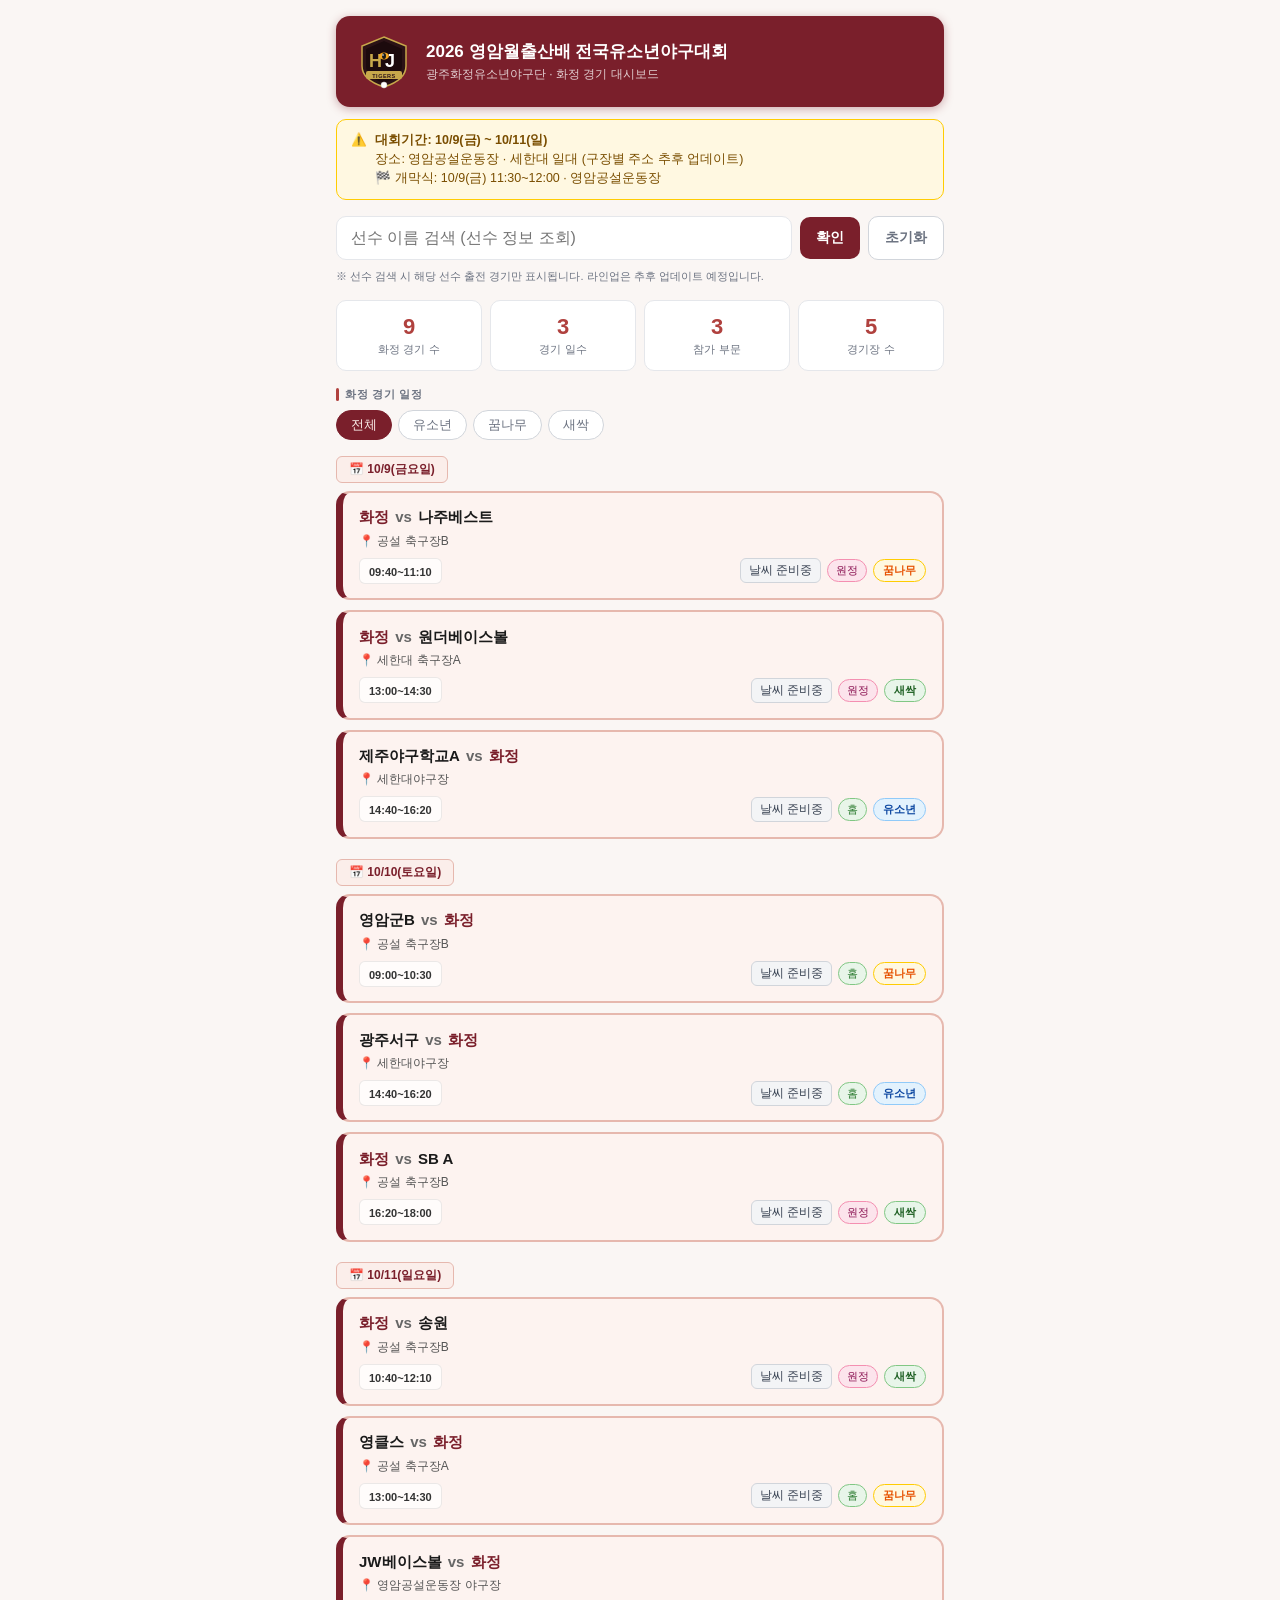
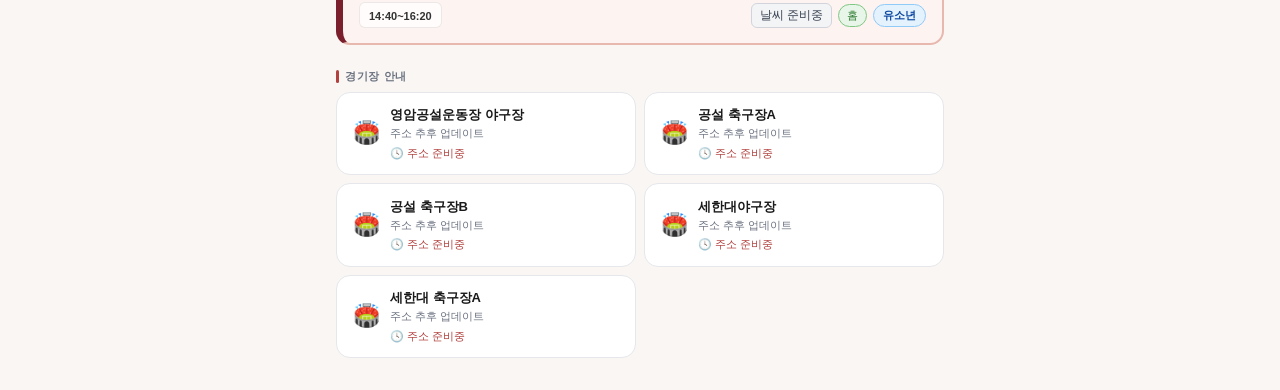
==== index.html @ cdcd6d0e "Update index.html" ====
<!DOCTYPE html>
<html lang="ko">
<head>
<meta charset="UTF-8">
<meta name="viewport" content="width=device-width, initial-scale=1.0, maximum-scale=1.0">
<title>화정유소년야구단 - 영암월출산배 대시보드</title>
<style>
  :root{
    --main:#7a1f2b;--mid:#b0413e;--light:#fbeeea;--border:#e6b8ae;--field:#2b1216;--txt:#7a1f2b;
    --bg:#fff;--bg2:#faf6f4;--tx:#1a1a1a;--t2:#6b7280;--br:#e5e7eb;--b2:#d1d5db;
    --rs:6px;--rm:10px;--rl:14px;
  }
  *{box-sizing:border-box;margin:0;padding:0;}
  body{font-family:-apple-system,BlinkMacSystemFont,'Segoe UI','Noto Sans KR',sans-serif;background:var(--bg2);color:var(--tx);min-height:100vh;}
  .wrap{max-width:640px;margin:0 auto;padding:1rem;}
  .hdr{border-radius:var(--rl);padding:1.1rem 1.25rem;margin-bottom:.75rem;display:flex;align-items:center;gap:14px;background:var(--main);box-shadow:0 2px 10px rgba(122,31,43,.35);}
  .logo-svg{width:56px;height:56px;flex-shrink:0;}
  .hdr h1{font-size:17px;font-weight:700;color:#fff;margin-bottom:3px;}
  .hdr p{font-size:12px;color:rgba(255,255,255,.78);}
  .notice{background:#fff8e1;border:1px solid #ffcc02;border-radius:var(--rm);padding:.7rem .9rem;margin-bottom:1rem;font-size:12.5px;color:#7a4e00;line-height:1.5;display:flex;gap:8px;align-items:flex-start;}
  .notice b{font-weight:700;}
  .agenda{display:flex;gap:8px;margin-bottom:1rem;flex-wrap:wrap;}
  .agenda .abadge{flex:1;min-width:150px;background:var(--light);border:1px solid var(--border);border-radius:var(--rm);padding:.6rem .8rem;font-size:12px;color:var(--txt);font-weight:600;}
  .agenda .abadge span{display:block;font-size:11px;font-weight:500;color:#9a5a52;margin-top:2px;}
  .search-bar{display:flex;gap:8px;margin-bottom:.6rem;align-items:center;}
  .search-bar input{
    flex:1;padding:12px 14px;border-radius:var(--rm);border:1.5px solid var(--br);
    font-size:16px;background:var(--bg);outline:none;transition:border-color .2s;font-family:inherit;
  }
  .search-bar input:focus{border-color:var(--main);}
  .search-bar button{padding:12px 16px;border-radius:var(--rm);border:none;font-size:14px;font-weight:600;cursor:pointer;white-space:nowrap;font-family:inherit;}
  .btn-confirm{background:var(--main);color:#fff;}
  .btn-confirm:hover{opacity:.9;}
  .btn-reset{background:var(--bg);color:var(--t2);border:1.5px solid var(--b2) !important;}
  .btn-reset:hover{background:#f3f4f6;}
  .search-note{font-size:11px;color:var(--t2);margin-bottom:1rem;}
  .stats{display:grid;grid-template-columns:repeat(4,1fr);gap:8px;margin-bottom:1rem;}
  .stat{background:var(--bg);border-radius:var(--rm);padding:.8rem .5rem;text-align:center;border:.5px solid var(--br);}
  .stat .n{font-size:22px;font-weight:700;color:var(--mid);}
  .stat .l{font-size:11px;color:var(--t2);margin-top:2px;}
  .sec{font-size:11px;font-weight:600;color:var(--t2);margin-bottom:8px;display:flex;align-items:center;gap:6px;text-transform:uppercase;letter-spacing:.06em;}
  .sec::before{content:'';width:3px;height:13px;border-radius:2px;background:var(--mid);}
  .vrow{display:grid;grid-template-columns:1fr 1fr;gap:8px;margin-bottom:1rem;}
  .vcard{background:var(--bg);border:.5px solid var(--br);border-radius:var(--rl);padding:.85rem 1rem;cursor:pointer;display:flex;align-items:center;gap:10px;transition:border-color .15s;}
  .vcard:hover{border-color:var(--mid);}
  .vc-name{font-size:13px;font-weight:600;color:var(--tx);}
  .vc-addr{font-size:11px;color:var(--t2);margin-top:2px;line-height:1.4;}
  .vc-link{font-size:11px;margin-top:4px;font-weight:500;color:var(--mid);}
  .filters{display:flex;gap:6px;margin-bottom:1rem;flex-wrap:wrap;}
  .fbtn{padding:5px 14px;border-radius:999px;font-size:13px;cursor:pointer;border:.5px solid var(--b2);background:var(--bg);color:var(--t2);font-weight:500;}
  .fbtn.on{background:var(--main);color:#fbeeea;border-color:var(--main);}
  .dlbl{font-size:12px;font-weight:600;border-radius:var(--rs);padding:4px 12px;display:inline-block;margin-bottom:8px;color:var(--txt);background:var(--light);border:.5px solid var(--border);}
  .gcards{display:flex;flex-direction:column;gap:10px;margin-bottom:1.25rem;}
  .gcard{border-radius:var(--rl);padding:.9rem 1rem;display:flex;flex-direction:column;gap:6px;cursor:pointer;transition:transform .12s, box-shadow .15s;background:#fdf3f0;border:2px solid var(--border);border-left:7px solid var(--main);}
  .gcard:hover{transform:translateY(-1px);box-shadow:0 4px 14px rgba(122,31,43,.2);}
  .gtop{display:flex;align-items:center;gap:8px;}
  .gm{font-size:15px;font-weight:700;color:var(--tx);line-height:1.3;}
  .gm .vs{font-weight:600;margin:0 2px;color:#666;}
  .gm .hj{color:var(--main);}
  .gvenue{margin:-2px 0 2px 0;}
  .gvenue .vlink{font-size:12px;color:#555;text-decoration:none;font-weight:500;display:inline-flex;align-items:center;gap:3px;}
  .gvenue .vlink:hover{text-decoration:underline;}
  .gbot{display:flex;align-items:center;gap:6px;flex-wrap:wrap;}
  .tbadge{text-align:center;border-radius:var(--rs);padding:3px 9px;flex-shrink:0;background:rgba(255,255,255,.7);border:.5px solid rgba(0,0,0,.08);}
  .tbadge span{font-size:11px;font-weight:600;white-space:nowrap;color:#333;}
  .spacer{flex:1;}
  .cb{padding:3px 9px;border-radius:999px;font-size:11px;font-weight:700;flex-shrink:0;}
  .c유소년{background:#e3f2fd;color:#0d47a1;border:.5px solid #90caf9;}
  .c꿈나무{background:#fff8e1;color:#e65100;border:.5px solid #ffcc02;}
  .c새싹{background:#e8f5e9;color:#1b5e20;border:.5px solid #81c784;}
  .sb{font-size:11px;padding:3px 8px;border-radius:999px;font-weight:500;flex-shrink:0;}
  .home{background:#e8f5e9;color:#2e7d32;border:.5px solid #81c784;}
  .away{background:#fce4ec;color:#880e4f;border:.5px solid #f48fb1;}
  .wx{display:flex;align-items:center;gap:4px;font-size:12px;font-weight:500;background:rgba(255,255,255,.75);border:.5px solid rgba(0,0,0,.08);border-radius:var(--rs);padding:3px 8px;color:#0369a1;white-space:nowrap;flex-shrink:0;}
  .wx.rain{background:#fef3c7;border-color:#fcd34d;color:#92400e;}
  .wx.cloud{background:#f3f4f6;border-color:var(--b2);color:#374151;}
  .wx.load{background:#f9fafb;border-color:var(--br);color:#9ca3af;}
  .cand-box{background:var(--bg);border:1.5px solid var(--br);border-radius:var(--rl);padding:1rem 1.1rem;margin-bottom:1rem;}
  .cand-title{font-size:13px;font-weight:600;color:var(--t2);margin-bottom:10px;}
  .cand-list{display:flex;flex-direction:column;gap:8px;}
  .cand-btn{display:flex;align-items:center;justify-content:space-between;padding:11px 14px;border-radius:var(--rm);border:1.5px solid var(--br);background:var(--bg);cursor:pointer;font-size:15px;font-weight:600;color:var(--tx);transition:all .15s;font-family:inherit;}
  .cand-btn:hover{border-color:var(--mid);background:#fdf3f0;}
  .cand-num{font-size:13px;font-weight:700;color:#7a1f2b;background:#fbeeea;padding:3px 10px;border-radius:999px;}
  .gov{display:none;position:fixed;inset:0;background:rgba(0,0,0,.55);z-index:800;align-items:flex-end;justify-content:center;}
  .gov.open{display:flex;}
  .gpop{background:var(--bg);border-radius:var(--rl) var(--rl) 0 0;width:100%;max-width:640px;max-height:92vh;overflow-y:auto;box-shadow:0 -4px 32px rgba(0,0,0,.25);animation:slideUp .25s ease;}
  @keyframes slideUp{from{transform:translateY(100%)}to{transform:translateY(0)}}
  .gph{display:flex;align-items:center;justify-content:space-between;padding:1rem 1.25rem .85rem;border-bottom:.5px solid var(--br);position:sticky;top:0;background:var(--bg);z-index:1;}
  .gph h3{font-size:14px;font-weight:700;color:var(--tx);}
  .xbtn{width:32px;height:32px;border-radius:50%;border:none;background:var(--bg2);cursor:pointer;font-size:17px;display:flex;align-items:center;justify-content:center;color:var(--t2);}
  .gpb{padding:1rem 1.25rem 1.5rem;}
  .vsbox{display:flex;align-items:center;gap:12px;padding:10px 14px;border-radius:var(--rm);margin-bottom:12px;background:var(--light);border:.5px solid var(--border);}
  .vst{flex:1;text-align:center;}
  .vn{font-size:15px;font-weight:700;color:var(--txt);}
  .vn.hw{color:#a3322f !important;}
  .vr{font-size:11px;color:var(--t2);margin-top:2px;}
  .vsep{font-size:18px;font-weight:700;color:var(--b2);}
  .meta{font-size:12px;color:var(--t2);margin-bottom:10px;display:flex;gap:8px;align-items:center;flex-wrap:wrap;}
  .mlink{text-decoration:underline;cursor:pointer;font-weight:500;color:var(--mid);}
  .field{border-radius:var(--rl);padding:1rem .5rem;box-shadow:inset 0 2px 8px rgba(0,0,0,.2);background:var(--field);}
  .ftitle{font-size:11px;text-align:center;margin-bottom:8px;color:rgba(255,255,255,.6);}
  .diamond{position:relative;width:100%;max-width:380px;height:340px;margin:0 auto;}
  .diamond svg{position:absolute;top:0;left:0;width:100%;height:100%;pointer-events:none;}
  .pnode{position:absolute;transform:translate(-50%,-50%);background:#f5f5dc;border:1.5px solid #8B6914;border-radius:var(--rs);padding:4px 8px;min-width:62px;text-align:center;cursor:pointer;transition:transform .12s;z-index:2;}
  .pnode:hover{transform:translate(-50%,-50%) scale(1.1);background:#fffde7;}
  .pnode.pitcher{background:#fff9c4;border-color:#f9a825;}
  .pnode.catcher{background:#e3f2fd;border-color:#1565c0;}
  .pnode.extra{background:#f3e5f5;border-color:#8e24aa;}
  .pname{font-size:12px;font-weight:600;color:#1a1a1a;}
  .ppos{font-size:9px;color:#666;margin-top:1px;}
  .lineup-pending{border-radius:var(--rl);padding:2.2rem 1rem;text-align:center;background:var(--bg2);border:1.5px dashed var(--b2);color:var(--t2);font-size:13px;line-height:1.6;}
  .plov,.vpov{display:none;position:fixed;inset:0;background:rgba(0,0,0,.45);z-index:1100;align-items:center;justify-content:center;padding:1rem;}
  .plov.open,.vpov.open{display:flex;}
  .plpop{background:var(--bg);border-radius:var(--rl);padding:1.25rem;width:260px;box-shadow:0 8px 40px rgba(0,0,0,.35);}
  .vppop{background:var(--bg);border-radius:var(--rl);padding:1.25rem;width:300px;box-shadow:0 8px 32px rgba(0,0,0,.25);}
  .mhd{display:flex;align-items:center;gap:12px;margin-bottom:14px;}
  .mav{width:48px;height:48px;border-radius:50%;display:flex;align-items:center;justify-content:center;font-size:20px;font-weight:700;flex-shrink:0;background:#f1f5f9;color:#334155;border:2px solid var(--b2);}
  .mname{font-size:16px;font-weight:700;color:var(--tx);}
  .mnum{font-size:13px;color:var(--t2);margin-top:2px;}
  .mrows{border-top:.5px solid var(--br);padding-top:10px;}
  .mrow{display:flex;justify-content:space-between;padding:7px 0;border-bottom:.5px solid var(--br);font-size:13px;}
  .mrow:last-child{border-bottom:none;}
  .ml{color:var(--t2);} .mv{color:var(--tx);font-weight:600;}
  .mcls{display:block;width:100%;margin-top:14px;padding:9px;text-align:center;cursor:pointer;color:#fff;border-radius:var(--rm);border:none;font-size:13px;font-weight:600;background:#334155;}
  .vptags{display:flex;flex-wrap:wrap;gap:5px;margin-bottom:14px;}
  .vptag{font-size:11px;padding:3px 9px;border-radius:999px;background:#f1f5f9;color:#334155;border:.5px solid var(--b2);}
  .nbtn{display:flex;align-items:center;justify-content:center;gap:6px;width:100%;padding:10px;border-radius:var(--rm);background:#03C75A;color:#fff;border:none;font-size:13px;font-weight:600;cursor:pointer;margin-bottom:8px;text-decoration:none;}
  .empty-msg{text-align:center;padding:2.5rem 1rem;color:var(--t2);font-size:14px;line-height:1.6;}
  .search-info{font-size:12px;color:var(--t2);margin-bottom:10px;padding:6px 12px;background:#f1f5f9;border-radius:var(--rs);display:none;}
  .search-info.show{display:block;}
  @media(max-width:400px){.stats{grid-template-columns:repeat(2,1fr);}.vrow{grid-template-columns:1fr;}}
</style>
</head>
<body>
<div class="gov" id="gov" onclick="closeGame(event)">
  <div class="gpop" id="gpop" onclick="event.stopPropagation()">
    <div class="gph"><h3 id="gpTitle"></h3><button class="xbtn" onclick="closeGame()">✕</button></div>
    <div class="gpb" id="gpBody"></div>
  </div>
</div>
<div class="plov" id="plov" onclick="closePl()">
  <div class="plpop" onclick="event.stopPropagation()">
    <div class="mhd"><div class="mav" id="mAv"></div><div><div class="mname" id="mName"></div><div class="mnum" id="mNum"></div></div></div>
    <div class="mrows" id="mRows"></div>
    <button class="mcls" onclick="closePl()">닫기</button>
  </div>
</div>
<div class="vpov" id="vpov" onclick="closeVp()">
  <div class="vppop" onclick="event.stopPropagation()">
    <div class="mhd"><span style="font-size:26px">🏟️</span><div class="mname" id="vpName"></div></div>
    <div style="border-top:.5px solid var(--br);padding-top:10px;">
      <div style="font-size:13px;color:var(--t2);margin-bottom:12px;line-height:1.7;" id="vpAddr"></div>
      <div style="font-size:11px;color:var(--t2);margin-bottom:6px;font-weight:600;">배정 경기</div>
      <div class="vptags" id="vpGames"></div>
      <a class="nbtn" id="vpLink" href="#" target="_blank">📍 네이버 지도로 찾아가기</a>
      <button class="mcls" onclick="closeVp()">닫기</button>
    </div>
  </div>
</div>
<div class="wrap" id="mainWrap">
  <div class="hdr">
    <svg class="logo-svg" viewBox="0 0 56 56" xmlns="http://www.w3.org/2000/svg">
      <path d="M28 3 L50 12 L50 32 Q50 46 28 53 Q6 46 6 32 L6 12 Z" fill="#2b1216" stroke="#c8a84b" stroke-width="1.5"/>
      <path d="M28 7 L46 15 L46 32 Q46 43 28 49 Q10 43 10 32 L10 15 Z" fill="#1c0a0d"/>
      <text x="13" y="33" font-family="Arial Black,sans-serif" font-weight="900" font-size="18" fill="#c8a84b" letter-spacing="-1">H</text>
      <text x="29" y="33" font-family="Arial Black,sans-serif" font-weight="900" font-size="18" fill="#ffffff" letter-spacing="-1">J</text>
      <ellipse cx="28" cy="22" rx="5" ry="3.5" fill="#f5a623"/>
      <ellipse cx="28" cy="22" rx="2" ry="3" fill="#1a1a1a"/>
      <circle cx="27" cy="21" r="0.8" fill="#fff"/>
      <rect x="10" y="37" width="36" height="8" rx="2" fill="#c8a84b"/>
      <text x="28" y="43.5" font-family="Arial,sans-serif" font-weight="700" font-size="5.5" fill="#2b1216" text-anchor="middle" letter-spacing="0.5">TIGERS</text>
      <circle cx="28" cy="51" r="3" fill="#fff" stroke="#ccc" stroke-width=".5"/>
    </svg>
    <div>
      <h1>2026 영암월출산배 전국유소년야구대회</h1>
      <p>광주화정유소년야구단 · 화정 경기 대시보드</p>
    </div>
  </div>
  <div class="notice">
    <span>⚠️</span>
    <div><b>대회기간: 10/9(금) ~ 10/11(일)</b><br>장소: 영암공설운동장 · 세한대 일대 (구장별 주소 추후 업데이트)<br>🏁 개막식: 10/9(금) 11:30~12:00 · 영암공설운동장</div>
  </div>
  <div class="search-bar">
    <input type="text" id="playerSearch" placeholder="선수 이름 검색 (선수 정보 조회)"
           onkeydown="if(event.key==='Enter') doSearch()" autocomplete="off">
    <button type="button" class="btn-confirm" onclick="doSearch()">확인</button>
    <button type="button" class="btn-reset" onclick="clearSearch()">초기화</button>
  </div>
  <div class="search-note">※ 선수 검색 시 해당 선수 출전 경기만 표시됩니다. 라인업은 추후 업데이트 예정입니다.</div>
  <div class="stats" id="stats"></div>
  <div class="sec">화정 경기 일정</div>
  <div class="search-info" id="searchInfo"></div>
  <div id="searchCand"></div>
  <div class="filters" id="filters"></div>
  <div id="glist"></div>
  <div class="sec" style="margin-top:1.5rem">경기장 안내</div>
  <div class="vrow" id="venues"></div>
</div>
<script>
const ROSTER = {
  '강은찬':{num:'61',school:'화정남초',birth:'19.09.05'},
  '강주찬':{num:'56',school:'화정남초',birth:'16.10.12'},
  '고준석':{num:'49',school:'광주화정초',birth:'18.05.25'},
  '김강우':{num:'3',school:'전남중학교',birth:'13.05.21'},
  '김경환':{num:'16',school:'양산중학교',birth:'11.06.02'},
  '김도윤':{num:'1',school:'진제초등',birth:'15.07.17'},
  '김동유':{num:'55',school:'운남중학교',birth:'13.12.06'},
  '김선균':{num:'29',school:'',birth:'14.02.20'},
  '김세린':{num:'68',school:'전남중학교',birth:'13.03.29'},
  '김시온':{num:'13',school:'광주교대부설초',birth:'14.09.10'},
  '김용진':{num:'15',school:'광주교대부설초',birth:'16.04.28'},
  '김정진':{num:'14',school:'양산중학교',birth:'12.06.17'},
  '김찬린':{num:'',school:'',birth:'16.04.27'},
  '김현승':{num:'45',school:'상무초등',birth:'15.04.05'},
  '나준완':{num:'75',school:'유안초등',birth:'18.01.29'},
  '노현서':{num:'32',school:'진제초등',birth:'14.05.31'},
  '노현우':{num:'36',school:'신암초등',birth:'15.01.03'},
  '문다원':{num:'63',school:'화정남초',birth:'17.07.09'},
  '박건률':{num:'34',school:'화정남초',birth:'15.04.28'},
  '백건후':{num:'81',school:'광주상무초',birth:'15.08.27'},
  '변지성':{num:'30',school:'광주교대부설초',birth:'17.02.16'},
  '서승원':{num:'17',school:'주월중학교',birth:'12.06.25'},
  '서주원':{num:'10',school:'불로초등',birth:'14.06.07'},
  '석훈빈':{num:'43',school:'화정남초',birth:'15.10.20'},
  '송지율':{num:'37',school:'성덕중',birth:'13.12.27'},
  '신수호':{num:'96',school:'연제초등',birth:'16.11.07'},
  '심연후':{num:'89',school:'광천초등',birth:'16.06.01'},
  '오유빈':{num:'11',school:'조대여중',birth:'12.12.14'},
  '오유찬(54)':{num:'54',school:'연제초',birth:'16.06.19'},
  '오유찬(7)':{num:'7',school:'화정초',birth:'15.02.11'},
  '오준수':{num:'50',school:'성진초등',birth:'15.10.01'},
  '유수완':{num:'27',school:'광주화정초',birth:'17.01.24'},
  '이도하':{num:'41',school:'풍암초등',birth:'18.04.07'},
  '이우영':{num:'66',school:'화정초등',birth:'13.07.11'},
  '이찬을':{num:'97',school:'연제초등',birth:'16.10.18'},
  '임서준':{num:'99',school:'연제초',birth:'18.08.12'},
  '임재민':{num:'84',school:'연제초등',birth:'16.04.04'},
  '임지민':{num:'53',school:'지산중학교',birth:'12.04.15'},
  '장민준':{num:'18',school:'광주화정초',birth:'14.10.30'},
  '장유준':{num:'6',school:'광주교대부설초',birth:'17.02.22'},
  '장호준':{num:'21',school:'봉산중학교',birth:'13.04.08'},
  '정은우':{num:'28',school:'수완초',birth:'17.04.11'},
  '정지후':{num:'0',school:'화정남초',birth:'17.12.17'},
  '정현우':{num:'22',school:'수완초',birth:'15.02.20'},
  '송유준':{num:'',school:'',birth:''},
  '박윤건':{num:'',school:'',birth:''},
  '지일우':{num:'',school:'',birth:''},
  '이서준':{num:'',school:'',birth:''},
  '최민후':{num:'83',school:'마지초등',birth:'18.10.31'},
  '하유성':{num:'87',school:'화정남초',birth:'17.07.13'},
  '하준우':{num:'92',school:'화정남초',birth:'17.01.11'},
};
const T = {
  name:'2026 영암월출산배 전국유소년야구대회',
  cats:['전체','유소년','꿈나무','새싹'],
  lat:34.80, lon:126.70,
  dates:{'10/9':'2026-10-09','10/10':'2026-10-10','10/11':'2026-10-11'},
  venues:{
    '영암공설운동장 야구장':{addr:'주소 추후 업데이트',url:'',games:['10/11 14:40 유소년']},
    '공설 축구장A':{addr:'주소 추후 업데이트',url:'',games:['10/11 13:00 꿈나무']},
    '공설 축구장B':{addr:'주소 추후 업데이트',url:'',games:['10/9 09:40 꿈나무','10/10 09:00 꿈나무','10/10 16:20 새싹','10/11 10:40 새싹']},
    '세한대야구장':{addr:'주소 추후 업데이트',url:'',games:['10/9 14:40 유소년','10/10 14:40 유소년']},
    '세한대 축구장A':{addr:'주소 추후 업데이트',url:'',games:['10/9 13:00 새싹']},
  },
  games:[
    {id:'g1',date:'10/9', dow:'금',time:'09:40~11:10',hour:9, cat:'꿈나무',venue:'공설 축구장B',left:'화정',right:'나주베스트'},
    {id:'g2',date:'10/9', dow:'금',time:'13:00~14:30',hour:13,cat:'새싹', venue:'세한대 축구장A',left:'화정',right:'원더베이스볼'},
    {id:'g3',date:'10/9', dow:'금',time:'14:40~16:20',hour:14,cat:'유소년',venue:'세한대야구장',left:'제주야구학교A',right:'화정'},
    {id:'g4',date:'10/10',dow:'토',time:'09:00~10:30',hour:9, cat:'꿈나무',venue:'공설 축구장B',left:'영암군B',right:'화정'},
    {id:'g5',date:'10/10',dow:'토',time:'14:40~16:20',hour:14,cat:'유소년',venue:'세한대야구장',left:'광주서구',right:'화정'},
    {id:'g6',date:'10/10',dow:'토',time:'16:20~18:00',hour:16,cat:'새싹', venue:'공설 축구장B',left:'화정',right:'SB A'},
    {id:'g7',date:'10/11',dow:'일',time:'10:40~12:10',hour:10,cat:'새싹', venue:'공설 축구장B',left:'화정',right:'송원'},
    {id:'g8',date:'10/11',dow:'일',time:'13:00~14:30',hour:13,cat:'꿈나무',venue:'공설 축구장A',left:'영클스',right:'화정'},
    {id:'g9',date:'10/11',dow:'일',time:'14:40~16:20',hour:14,cat:'유소년',venue:'영암공설운동장 야구장',left:'JW베이스볼',right:'화정'},
  ],
  coaches:{},
  lineups:{ g1:{}, g2:{}, g3:{}, g4:{}, g5:{}, g6:{}, g7:{}, g8:{}, g9:{} }
};
const POS = [
  {key:'CF',label:'CF 중견',x:50,y:6, cls:''},
  {key:'LF',label:'LF 좌익',x:14,y:22,cls:''},
  {key:'RF',label:'RF 우익',x:86,y:22,cls:''},
  {key:'SS',label:'SS 유격',x:34,y:44,cls:''},
  {key:'B2',label:'2B 2루', x:66,y:44,cls:''},
  {key:'B3',label:'3B 3루', x:14,y:65,cls:''},
  {key:'SP',label:'SP 투수',x:50,y:60,cls:'pitcher'},
  {key:'B1',label:'1B 1루', x:86,y:65,cls:''},
  {key:'EH',label:'',x:86,y:84,cls:'extra'},
  {key:'C', label:'C 포수', x:50,y:87,cls:'catcher'},
];
let filt='전체', wxCache={}, sel=null;
function closeGame(e){if(e&&e.target!==document.getElementById('gov'))return;document.getElementById('gov').classList.remove('open');}
function closePl(){document.getElementById('plov').classList.remove('open');}
function closeVp(){document.getElementById('vpov').classList.remove('open');}
function openVp(name,e){
  if(e)e.stopPropagation();
  const v=T.venues[name];if(!v)return;
  document.getElementById('vpName').textContent=name;
  document.getElementById('vpAddr').textContent=v.addr;
  document.getElementById('vpGames').innerHTML=v.games.map(g=>`<span class="vptag">${g}</span>`).join('');
  const lk=document.getElementById('vpLink');
  if(v.url){lk.href=v.url;lk.style.display='flex';}else{lk.style.display='none';}
  document.getElementById('vpov').classList.add('open');
}
function showPl(key,posLabel){
  const p=ROSTER[key];
  const disp=key.replace(/\(\d+\)$/,'');
  document.getElementById('mAv').textContent=disp.slice(0,1);
  document.getElementById('mName').textContent=disp;
  document.getElementById('mNum').textContent=(p&&p.num)?`#${p.num}${posLabel?' · '+posLabel:''}`:(posLabel||'');
  const rows=[];
  if(p&&p.num)rows.push({l:'등번호',v:`#${p.num}`});
  if(p&&p.school)rows.push({l:'출신학교',v:p.school});
  if(p&&p.birth)rows.push({l:'생년월일',v:p.birth});
  if(rows.length===0)rows.push({l:'정보',v:'등록된 정보 없음'});
  document.getElementById('mRows').innerHTML=rows.map(r=>`<div class="mrow"><span class="ml">${r.l}</span><span class="mv">${r.v}</span></div>`).join('');
  document.getElementById('plov').classList.add('open');
}
function wxInfo(code,temp){
  if(code<=1) return{icon:'☀️',label:`맑음 ${temp}°`,cls:''};
  if(code<=3) return{icon:'⛅',label:`구름 ${temp}°`,cls:'cloud'};
  if(code<=48)return{icon:'🌫️',label:`안개 ${temp}°`,cls:'cloud'};
  if(code<=67)return{icon:'🌧️',label:`비 ${temp}°`,cls:'rain'};
  if(code<=77)return{icon:'❄️',label:`눈 ${temp}°`,cls:'cloud'};
  if(code<=82)return{icon:'🌦️',label:`소나기 ${temp}°`,cls:'rain'};
  return{icon:'⛈️',label:`뇌우 ${temp}°`,cls:'rain'};
}
async function fetchWeather(){
  try{
    const today=new Date(); today.setHours(0,0,0,0);
    const lastDate=Object.values(T.dates).sort().pop();
    const target=new Date(lastDate);
    const diff=Math.ceil((target-today)/(1000*60*60*24));
    const fdays=Math.max(Math.min(diff+1,16),1);
    const url=`https://api.open-meteo.com/v1/forecast?latitude=${T.lat}&longitude=${T.lon}&hourly=temperature_2m,weather_code&timezone=Asia%2FSeoul&forecast_days=${fdays}`;
    const r=await fetch(url);
    if(!r.ok) throw new Error('HTTP '+r.status);
    const d=await r.json();
    if(!d.hourly||!d.hourly.time) throw new Error('no data');
    const times=d.hourly.time, temps=d.hourly.temperature_2m, codes=d.hourly.weather_code||d.hourly.weathercode;
    T.games.forEach(g=>{
      const ds=T.dates[g.date];
      const key=`${ds}T${String(g.hour).padStart(2,'0')}:00`;
      const idx=times.indexOf(key);
      if(idx>=0) wxCache[g.id]={code:codes[idx],temp:Math.round(temps[idx])};
    });
    applyWx();
  }catch(e){
    console.warn('날씨 오류:',e.message);
    T.games.forEach(g=>{
      const el=document.getElementById('wx'+g.id);
      if(el){el.className='wx cloud';el.textContent='날씨 준비중';}
    });
  }
}
function applyWx(){
  document.querySelectorAll('[id^="wx"]').forEach(el=>{
    const id = el.id.replace('wx','');
    const w = wxCache[id];
    if(!w) return;
    const{icon,label,cls}=wxInfo(w.code,w.temp);
    el.className='wx '+cls; el.textContent=`${icon} ${label}`;
  });
}
function playerGames(key){
  return T.games.filter(g=>Object.values(T.lineups[g.id]||{}).includes(key));
}
function selectPlayer(key){
  sel = key;
  const disp = key.replace(/\(\d+\)$/,'');
  const gs = playerGames(key);
  const infoEl = document.getElementById('searchInfo');
  document.getElementById('searchCand').innerHTML='';
  infoEl.className='search-info show';
  infoEl.innerHTML = gs.length
    ? `<b>${disp}</b> 선수 출전 경기 ${gs.length}건만 표시 중 · <span class="mlink" onclick="showPl('${key}','')">선수 정보 보기</span>`
    : `<b>${disp}</b> 선수가 배정된 경기가 없습니다 · <span class="mlink" onclick="showPl('${key}','')">선수 정보 보기</span>`;
  renderGames();
}
function doSearch(){
  const term = document.getElementById('playerSearch').value.trim();
  const infoEl = document.getElementById('searchInfo');
  const candEl = document.getElementById('searchCand');
  candEl.innerHTML='';
  if(!term){ clearSearch(); return; }
  const matches = Object.keys(ROSTER).filter(n=>n.replace(/\(\d+\)$/,'').includes(term)).sort();
  if(matches.length===0){
    sel=null; renderGames();
    infoEl.className='search-info show'; infoEl.textContent=`"${term}" 검색 결과 없음`;
  } else if(matches.length===1){
    selectPlayer(matches[0]);
  } else {
    sel=null; renderGames();
    infoEl.className='search-info show';
    infoEl.textContent=`"${term}" 검색 · 동명이인 ${matches.length}명 — 선수를 선택하세요`;
    candEl.innerHTML = `
      <div class="cand-box">
        <div class="cand-title">아래에서 선수를 선택하세요</div>
        <div class="cand-list">
          ${matches.map(name=>{
            const p = ROSTER[name] || {};
            const num = p.num ? `#${p.num}` : '';
            const cnt = playerGames(name).length;
            return `<button class="cand-btn" onclick="selectPlayer('${name}')"><span>${name.replace(/\(\d+\)$/,'')} <span style="font-size:12px;color:#6b7280;font-weight:500">${cnt}경기</span></span><span class="cand-num">${num}</span></button>`;
          }).join('')}
        </div>
      </div>`;
  }
}
function clearSearch(){
  sel=null;
  document.getElementById('playerSearch').value='';
  document.getElementById('searchInfo').className='search-info';
  document.getElementById('searchInfo').innerHTML='';
  document.getElementById('searchCand').innerHTML='';
  renderGames();
}
function renderAll(){
  const days=[...new Set(T.games.map(g=>g.date))].length;
  const cats=[...new Set(T.games.map(g=>g.cat))].length;
  const venues=Object.keys(T.venues).length;
  document.getElementById('stats').innerHTML=[
    {n:T.games.length,l:'화정 경기 수'},{n:days,l:'경기 일수'},{n:cats,l:'참가 부문'},{n:venues,l:'경기장 수'}
  ].map(s=>`<div class="stat"><div class="n">${s.n}</div><div class="l">${s.l}</div></div>`).join('');
  document.getElementById('venues').innerHTML=Object.entries(T.venues).map(([name,v])=>`
    <div class="vcard" onclick="openVp('${name}',event)">
      <span style="font-size:22px">🏟️</span>
      <div><div class="vc-name">${name}</div><div class="vc-addr">${v.addr}</div><div class="vc-link">${v.url?'📍 지도 보기':'🕓 주소 준비중'}</div></div>
    </div>`).join('');
  renderFilters();
  renderGames();
  fetchWeather();
}
function renderFilters(){
  document.getElementById('filters').innerHTML=T.cats.map(f=>
    `<button class="fbtn ${filt===f?'on':''}" onclick="setFilt('${f}')">${f}</button>`).join('');
}
function setFilt(f){filt=f;renderFilters();renderGames();}
function renderGames(){
  let filtered = filt==='전체' ? T.games : T.games.filter(g=>g.cat===filt);
  if(sel) filtered = filtered.filter(g=>Object.values(T.lineups[g.id]||{}).includes(sel));
  if(filtered.length===0){
    const msg = sel
      ? `${sel.replace(/\(\d+\)$/,'')} 선수의 해당 조건 경기가 없습니다.<br><span class="mlink" onclick="clearSearch()">전체 경기 보기</span>`
      : '해당 부문 경기가 없습니다.';
    document.getElementById('glist').innerHTML = `<div class="empty-msg">${msg}</div>`;
    return;
  }
  const byDate = {};
  filtered.forEach(g=>{ if(!byDate[g.date]) byDate[g.date]=[]; byDate[g.date].push(g); });
  document.getElementById('glist').innerHTML = Object.entries(byDate).map(([date,gs])=>`
    <div class="dlbl">📅 ${date}(${gs[0].dow}요일)</div>
    <div class="gcards">${gs.map(g=>{
      const isH = g.right==='화정';
      const vurl = T.venues[g.venue]?.url || '#';
      let posTag='';
      if(sel){
        const lu=T.lineups[g.id]||{};
        const pk=Object.keys(lu).find(k=>lu[k]===sel);
        const pl=POS.find(p=>p.key===pk);
        if(pl) posTag=`<span class="sb" style="background:#e0f2fe;color:#075985;border:.5px solid #7dd3fc">${pl.label||'EH'}</span>`;
      }
      return`<div class="gcard" onclick="openGame('${g.id}')">
        <div class="gtop">
          <div class="gm">${g.left==='화정'?'<span class="hj">화정</span>':g.left}<span class="vs"> vs </span>${g.right==='화정'?'<span class="hj">화정</span>':g.right}</div>
        </div>
        <div class="gvenue">
          <a class="vlink" href="#" onclick="openVp('${g.venue}',event);return false;">📍 ${g.venue}</a>
        </div>
        <div class="gbot">
          <div class="tbadge"><span>${g.time}</span></div>
          <span class="spacer"></span>
          <span id="wx${g.id}" class="wx load">⏳</span>
          ${posTag}
          <span class="sb ${isH?'home':'away'}">${isH?'홈':'원정'}</span>
          <span class="cb c${g.cat}">${g.cat}</span>
        </div>
      </div>`;
    }).join('')}</div>`).join('');
  applyWx();
}
function openGame(id){
  const g = T.games.find(x=>x.id===id); if(!g) return;
  const lu = T.lineups[g.id] || {};
  const hasLineup = Object.values(lu).some(v=>v);
  const vurl = T.venues[g.venue]?.url || '#';
  let fieldHtml;
  if(hasLineup){
    const nodes = POS.filter(p=>!(p.key==='EH'&&!lu[p.key])).map(p=>{
      const key = lu[p.key] || '';
      const disp = key.replace(/\(\d+\)$/,'');
      const num = ROSTER[key] && ROSTER[key].num ? `#${ROSTER[key].num}` : '';
      return`<div class="pnode ${p.cls}" style="left:${p.x}%;top:${p.y}%" onclick="showPl('${key}','${p.label}')">
        <div class="pname">${disp}${num?`<span style="font-size:9px;color:#777;font-weight:500"> ${num}</span>`:''}</div><div class="ppos">${p.label}</div></div>`;
    }).join('');
    fieldHtml = `
      <div class="field">
        <div class="ftitle">수비 라인업 — 선수 이름을 클릭하면 상세 정보를 볼 수 있습니다</div>
        <div class="diamond">
          <svg viewBox="0 0 380 340" xmlns="http://www.w3.org/2000/svg">
            <line x1="53" y1="75" x2="190" y2="296" stroke="#999" stroke-width="1" opacity=".4"/>
            <line x1="327" y1="75" x2="190" y2="296" stroke="#999" stroke-width="1" opacity=".4"/>
            <path d="M53 75 Q190 10 327 75" fill="none" stroke="#999" stroke-width="1" opacity=".3"/>
            <polygon points="190,150 120,210 190,265 260,210" fill="rgba(210,166,121,.18)" stroke="#c8a84b" stroke-width="1.5"/>
          </svg>
          ${nodes}
        </div>
      </div>`;
  } else {
    fieldHtml = `<div class="lineup-pending">📋 라인업은 추후 업데이트 예정입니다.<br>확정되는 대로 이 화면에 표시됩니다.</div>`;
  }
  document.getElementById('gpTitle').textContent = `⚾ ${g.date}(${g.dow}) ${g.time} · ${g.cat}`;
  document.getElementById('gpBody').innerHTML = `
    <div class="vsbox">
      <div class="vst"><div class="vn ${g.left==='화정'?'hw':''}">${g.left}</div><div class="vr">원정</div></div>
      <div class="vsep">:</div>
      <div class="vst"><div class="vn ${g.right==='화정'?'hw':''}">${g.right}</div><div class="vr">홈</div></div>
    </div>
    <div class="meta">
      <span class="mlink" onclick="openVp('${g.venue}',event)">📍 ${g.venue}</span>
      <span>·</span><span>화정 ${g.right==='화정'?'홈':'원정'}</span>
      ${T.coaches[g.cat]?`<span>·</span><span>👤 ${T.coaches[g.cat]}</span>`:''}
    </div>
    ${fieldHtml}`;
  document.getElementById('gov').classList.add('open');
}
renderAll();
</script>
</body>
</html>
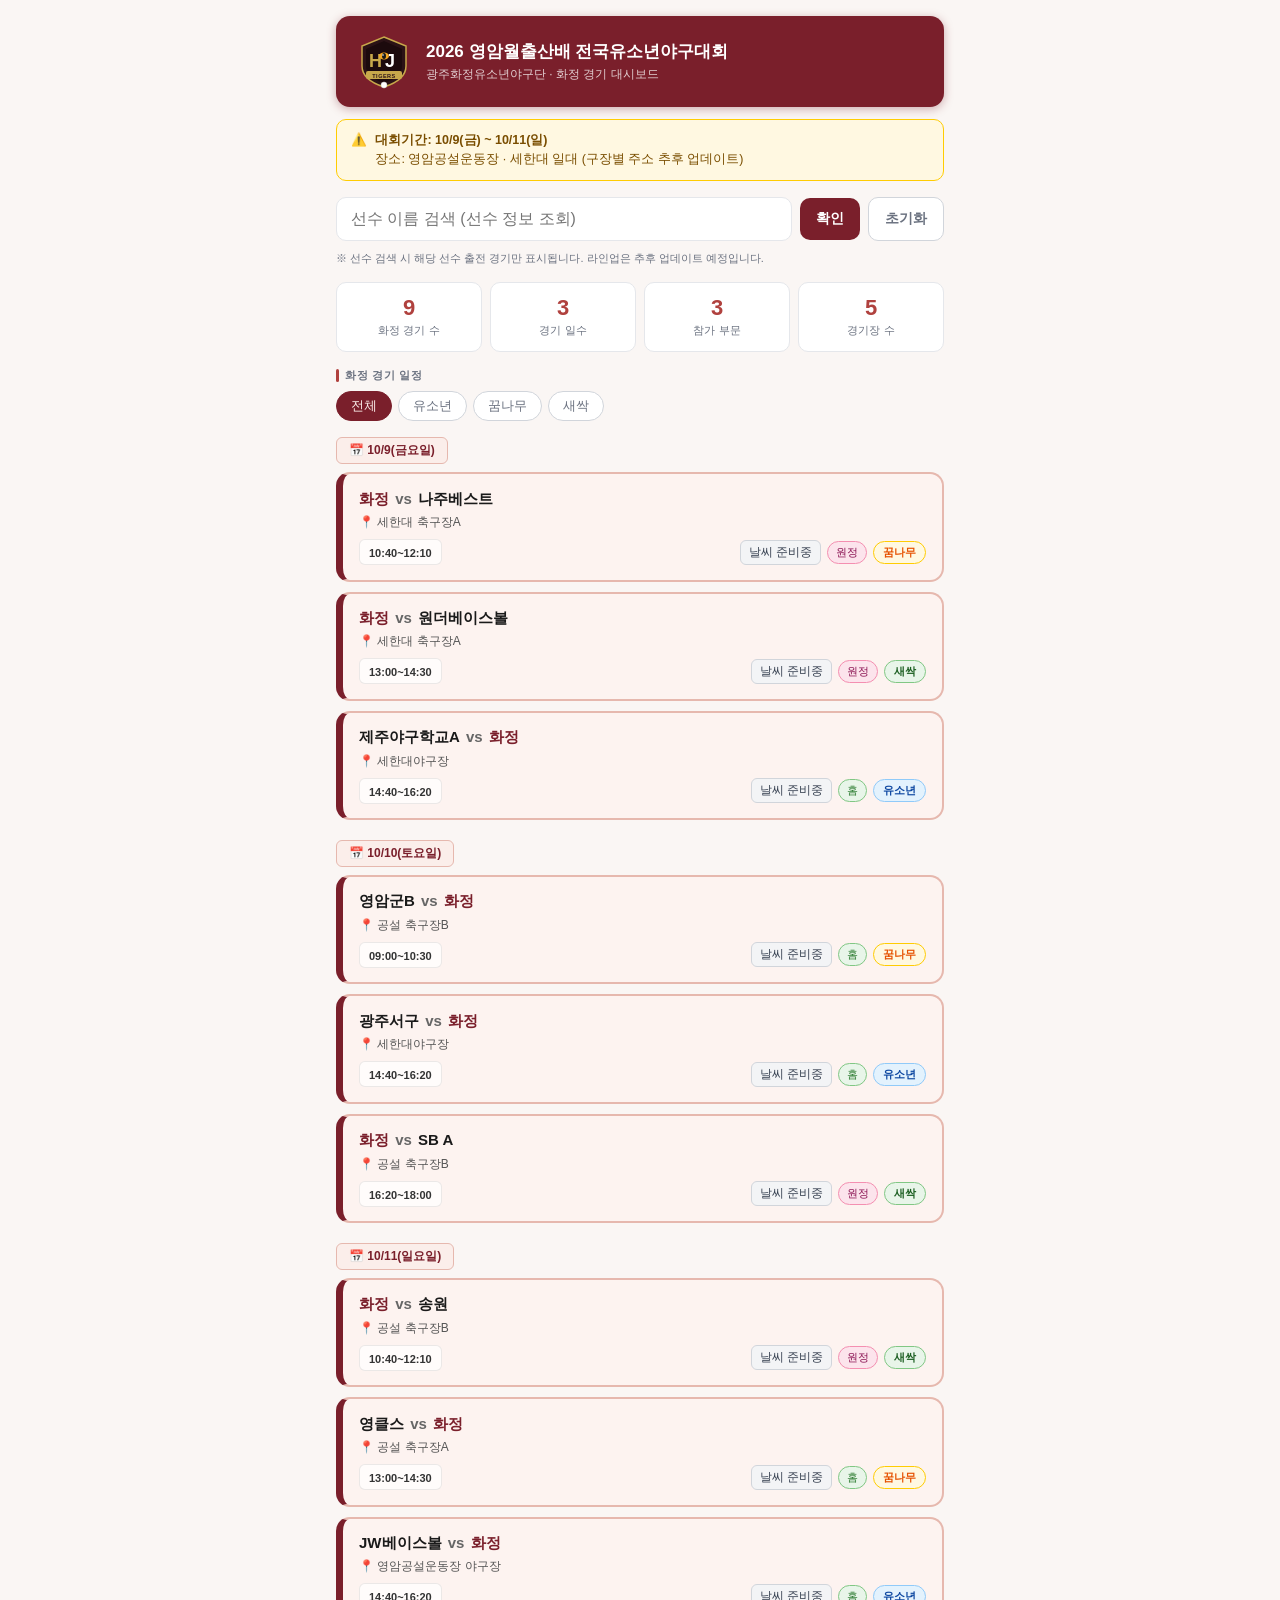
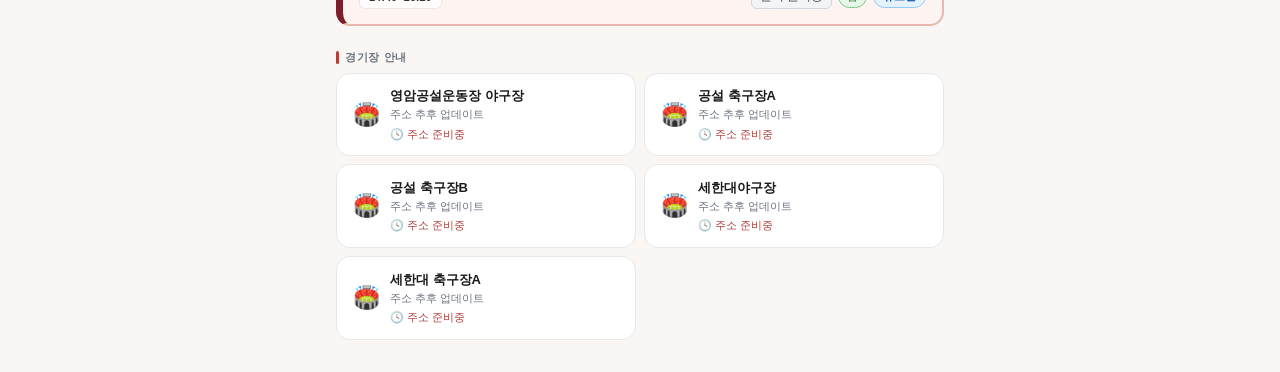
==== commit eb67a4d3: "Update tournament schedule and venue details" ====
--- a/index.html
+++ b/index.html
@@ -178,7 +178,7 @@
   </div>
   <div class="notice">
     <span>⚠️</span>
-    <div><b>대회기간: 10/9(금) ~ 10/11(일)</b><br>장소: 영암공설운동장 · 세한대 일대 (구장별 주소 추후 업데이트)<br>🏁 개막식: 10/9(금) 11:30~12:00 · 영암공설운동장</div>
+    <div><b>대회기간: 10/9(금) ~ 10/11(일)</b><br>장소: 영암공설운동장 · 세한대 일대 (구장별 주소 추후 업데이트)</div>
   </div>
   <div class="search-bar">
     <input type="text" id="playerSearch" placeholder="선수 이름 검색 (선수 정보 조회)"
@@ -258,12 +258,12 @@
   venues:{
     '영암공설운동장 야구장':{addr:'주소 추후 업데이트',url:'',games:['10/11 14:40 유소년']},
     '공설 축구장A':{addr:'주소 추후 업데이트',url:'',games:['10/11 13:00 꿈나무']},
-    '공설 축구장B':{addr:'주소 추후 업데이트',url:'',games:['10/9 09:40 꿈나무','10/10 09:00 꿈나무','10/10 16:20 새싹','10/11 10:40 새싹']},
+    '공설 축구장B':{addr:'주소 추후 업데이트',url:'',games:['10/10 09:00 꿈나무','10/10 16:20 새싹','10/11 10:40 새싹']},
     '세한대야구장':{addr:'주소 추후 업데이트',url:'',games:['10/9 14:40 유소년','10/10 14:40 유소년']},
-    '세한대 축구장A':{addr:'주소 추후 업데이트',url:'',games:['10/9 13:00 새싹']},
+    '세한대 축구장A':{addr:'주소 추후 업데이트',url:'',games:['10/9 10:40 꿈나무','10/9 13:00 새싹']},
   },
   games:[
-    {id:'g1',date:'10/9', dow:'금',time:'09:40~11:10',hour:9, cat:'꿈나무',venue:'공설 축구장B',left:'화정',right:'나주베스트'},
+    {id:'g1',date:'10/9', dow:'금',time:'10:40~12:10',hour:10,cat:'꿈나무',venue:'세한대 축구장A',left:'화정',right:'나주베스트'},
     {id:'g2',date:'10/9', dow:'금',time:'13:00~14:30',hour:13,cat:'새싹', venue:'세한대 축구장A',left:'화정',right:'원더베이스볼'},
     {id:'g3',date:'10/9', dow:'금',time:'14:40~16:20',hour:14,cat:'유소년',venue:'세한대야구장',left:'제주야구학교A',right:'화정'},
     {id:'g4',date:'10/10',dow:'토',time:'09:00~10:30',hour:9, cat:'꿈나무',venue:'공설 축구장B',left:'영암군B',right:'화정'},
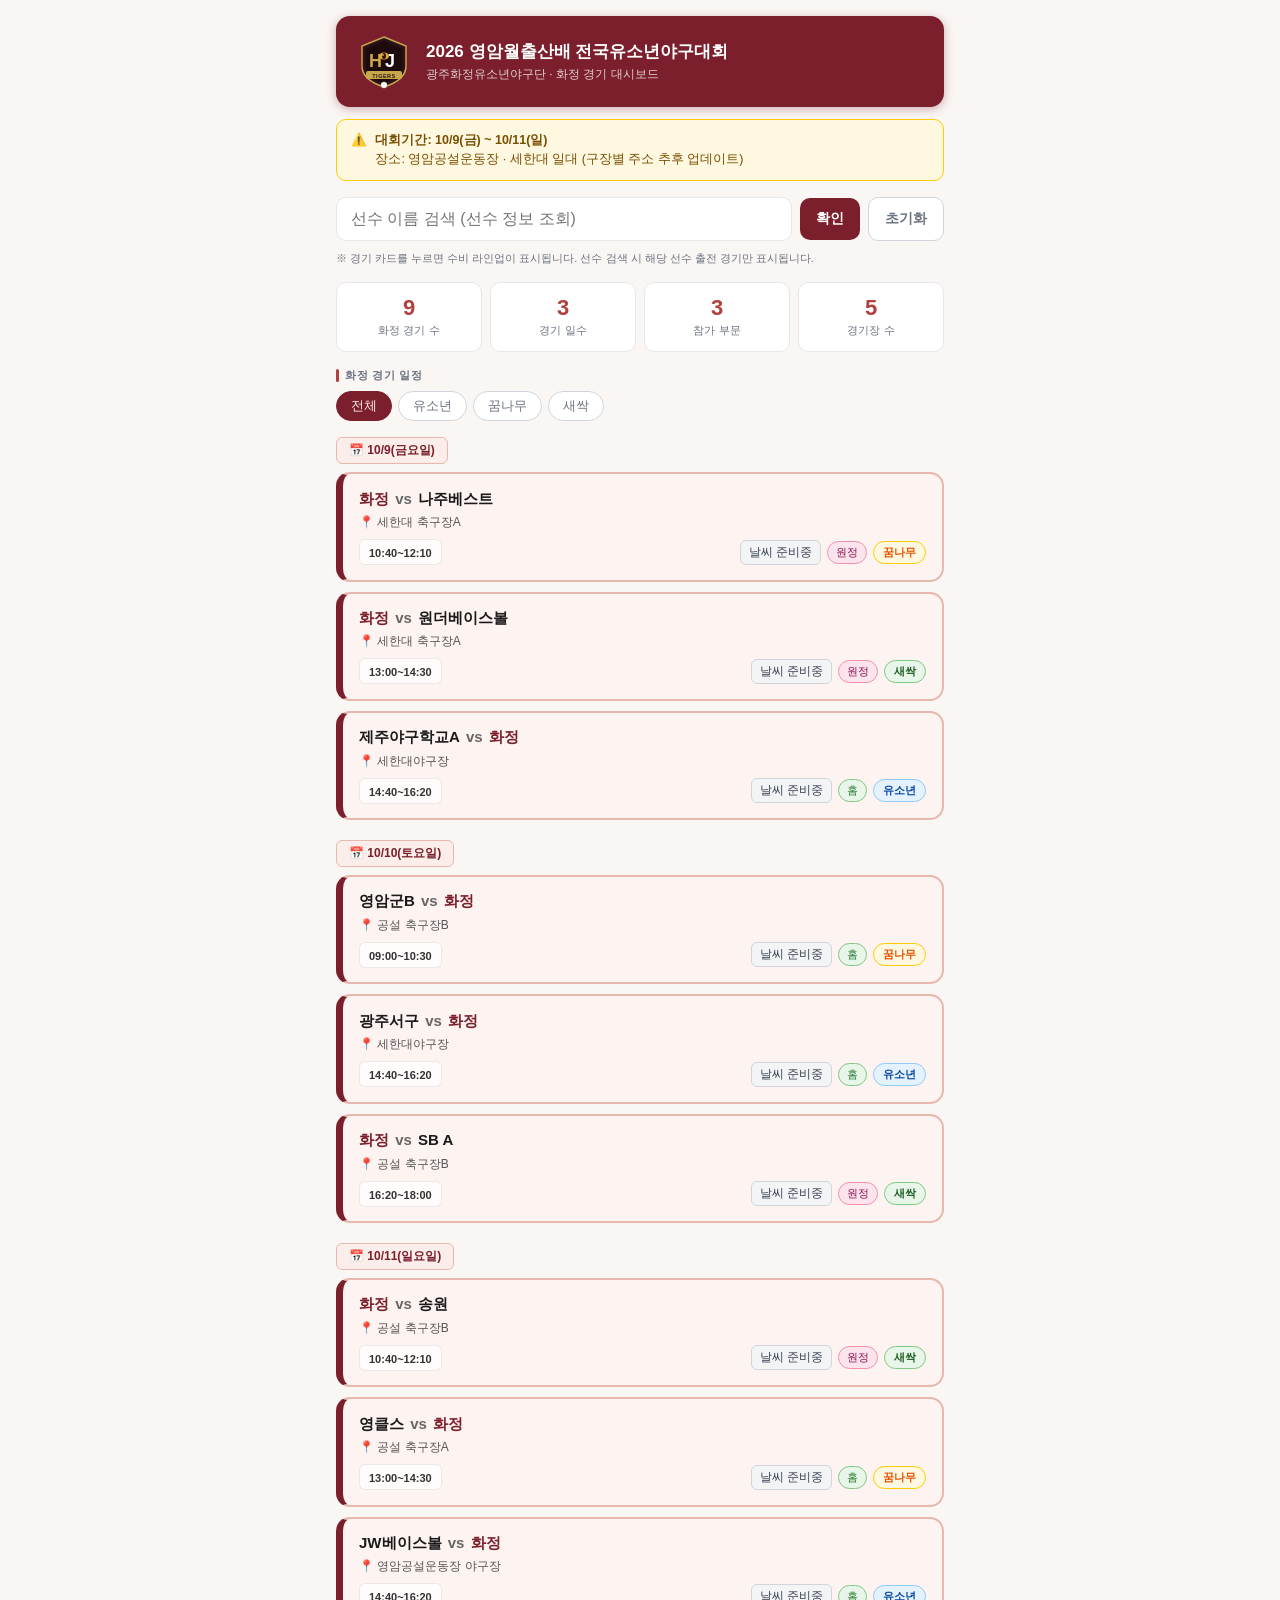
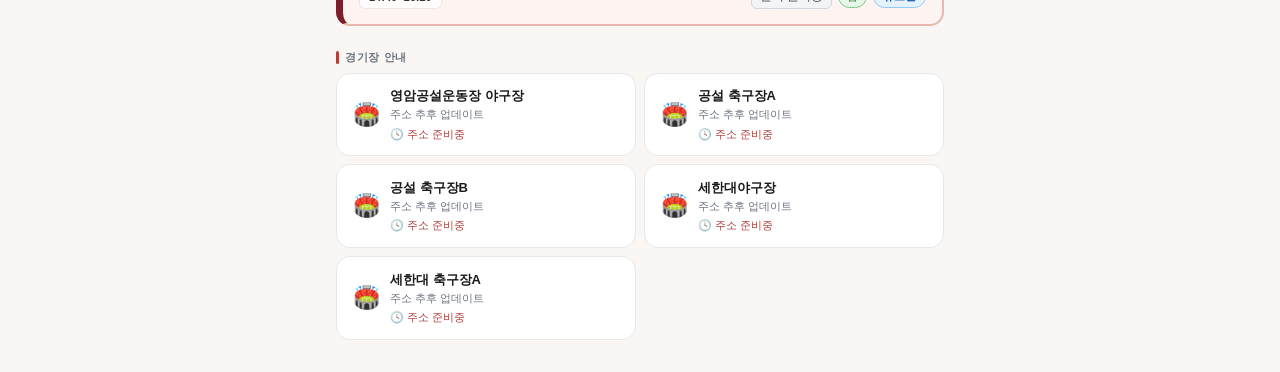
==== commit d3b9c0e7: "Update index.html" ====
--- a/index.html
+++ b/index.html
@@ -186,7 +186,7 @@
     <button type="button" class="btn-confirm" onclick="doSearch()">확인</button>
     <button type="button" class="btn-reset" onclick="clearSearch()">초기화</button>
   </div>
-  <div class="search-note">※ 선수 검색 시 해당 선수 출전 경기만 표시됩니다. 라인업은 추후 업데이트 예정입니다.</div>
+  <div class="search-note">※ 경기 카드를 누르면 수비 라인업이 표시됩니다. 선수 검색 시 해당 선수 출전 경기만 표시됩니다.</div>
   <div class="stats" id="stats"></div>
   <div class="sec">화정 경기 일정</div>
   <div class="search-info" id="searchInfo"></div>
@@ -203,7 +203,7 @@
   '고준석':{num:'49',school:'광주화정초',birth:'18.05.25'},
   '김강우':{num:'3',school:'전남중학교',birth:'13.05.21'},
   '김경환':{num:'16',school:'양산중학교',birth:'11.06.02'},
-  '김도윤':{num:'1',school:'진제초등',birth:'15.07.17'},
+  '김도윤':{num:'73',school:'진제초등',birth:'15.07.17'},
   '김동유':{num:'55',school:'운남중학교',birth:'13.12.06'},
   '김선균':{num:'29',school:'',birth:'14.02.20'},
   '김세린':{num:'68',school:'전남중학교',birth:'13.03.29'},
@@ -246,6 +246,8 @@
   '박윤건':{num:'',school:'',birth:''},
   '지일우':{num:'',school:'',birth:''},
   '이서준':{num:'',school:'',birth:''},
+  '정시윤':{num:'',school:'',birth:''},
+  '정승호':{num:'',school:'',birth:''},
   '최민후':{num:'83',school:'마지초등',birth:'18.10.31'},
   '하유성':{num:'87',school:'화정남초',birth:'17.07.13'},
   '하준우':{num:'92',school:'화정남초',birth:'17.01.11'},
@@ -274,7 +276,22 @@
     {id:'g9',date:'10/11',dow:'일',time:'14:40~16:20',hour:14,cat:'유소년',venue:'영암공설운동장 야구장',left:'JW베이스볼',right:'화정'},
   ],
   coaches:{},
-  lineups:{ g1:{}, g2:{}, g3:{}, g4:{}, g5:{}, g6:{}, g7:{}, g8:{}, g9:{} }
+  gameCoaches:{
+    g1:'오철희 · 신준원', g2:'오철희', g3:'오철희',
+    g4:'오철희 · 신준원 · 강기백', g5:'오철희', g6:'오철희 · 강기백',
+    g7:'오철희 · 강기백', g8:'오철희 · 신준원 · 강기백', g9:'오철희'
+  },
+  lineups:{
+    g1:{CF:'이찬을',LF:'박건률',RF:'정현우',SS:'심연후',B2:'정시윤',B3:'노현우',SP:'신수호',B1:'강주찬',C:'오유찬(54)',EH:'석훈빈'},
+    g2:{CF:'정지후',LF:'문다원',RF:'강은찬',SS:'임서준',B2:'정승호',B3:'박윤건',SP:'정은우',B1:'지일우',C:'변지성',EH:'고준석'},
+    g3:{CF:'노현서',LF:'',RF:'김도윤',SS:'오유찬(7)',B2:'김용진',B3:'석훈빈',SP:'장민준',B1:'김현승',C:'김찬린',EH:''},
+    g4:{CF:'이찬을',LF:'박건률',RF:'강주찬',SS:'심연후',B2:'정시윤',B3:'노현우',SP:'김도윤',B1:'오유찬(54)',C:'정현우',EH:'신수호'},
+    g5:{CF:'장민준',LF:'김찬린',RF:'김세린',SS:'오유찬(7)',B2:'오유빈',B3:'석훈빈',SP:'노현서',B1:'김도윤',C:'김현승',EH:'김용진'},
+    g6:{CF:'정승호',LF:'문다원',RF:'강은찬',SS:'고준석',B2:'정은우',B3:'박윤건',SP:'정지후',B1:'변지성',C:'지일우',EH:'임서준'},
+    g7:{CF:'지일우',LF:'문다원',RF:'정승호',SS:'변지성',B2:'고준석',B3:'정은우',SP:'임서준',B1:'정지후',C:'박윤건',EH:'강은찬'},
+    g8:{CF:'정시윤',LF:'박건률',RF:'오유찬(54)',SS:'신수호',B2:'심연후',B3:'정현우',SP:'노현우',B1:'이찬을',C:'강주찬',EH:'석훈빈'},
+    g9:{CF:'장민준',LF:'김용진',RF:'노현서',SS:'오유찬(7)',B2:'김세린',B3:'오유빈',SP:'석훈빈',B1:'김찬린',C:'김현승',EH:''}
+  }
 };
 const POS = [
   {key:'CF',label:'CF 중견',x:50,y:6, cls:''},
@@ -486,8 +503,9 @@
   const vurl = T.venues[g.venue]?.url || '#';
   let fieldHtml;
   if(hasLineup){
-    const nodes = POS.filter(p=>!(p.key==='EH'&&!lu[p.key])).map(p=>{
+    const nodes = POS.filter(p=>lu[p.key]).map(p=>{
       const key = lu[p.key] || '';
+      if(!key) return '';
       const disp = key.replace(/\(\d+\)$/,'');
       const num = ROSTER[key] && ROSTER[key].num ? `#${ROSTER[key].num}` : '';
       return`<div class="pnode ${p.cls}" style="left:${p.x}%;top:${p.y}%" onclick="showPl('${key}','${p.label}')">
@@ -519,7 +537,7 @@
     <div class="meta">
       <span class="mlink" onclick="openVp('${g.venue}',event)">📍 ${g.venue}</span>
       <span>·</span><span>화정 ${g.right==='화정'?'홈':'원정'}</span>
-      ${T.coaches[g.cat]?`<span>·</span><span>👤 ${T.coaches[g.cat]}</span>`:''}
+      ${(T.gameCoaches&&T.gameCoaches[g.id])?`<span>·</span><span>👤 ${T.gameCoaches[g.id]}</span>`:''}
     </div>
     ${fieldHtml}`;
   document.getElementById('gov').classList.add('open');
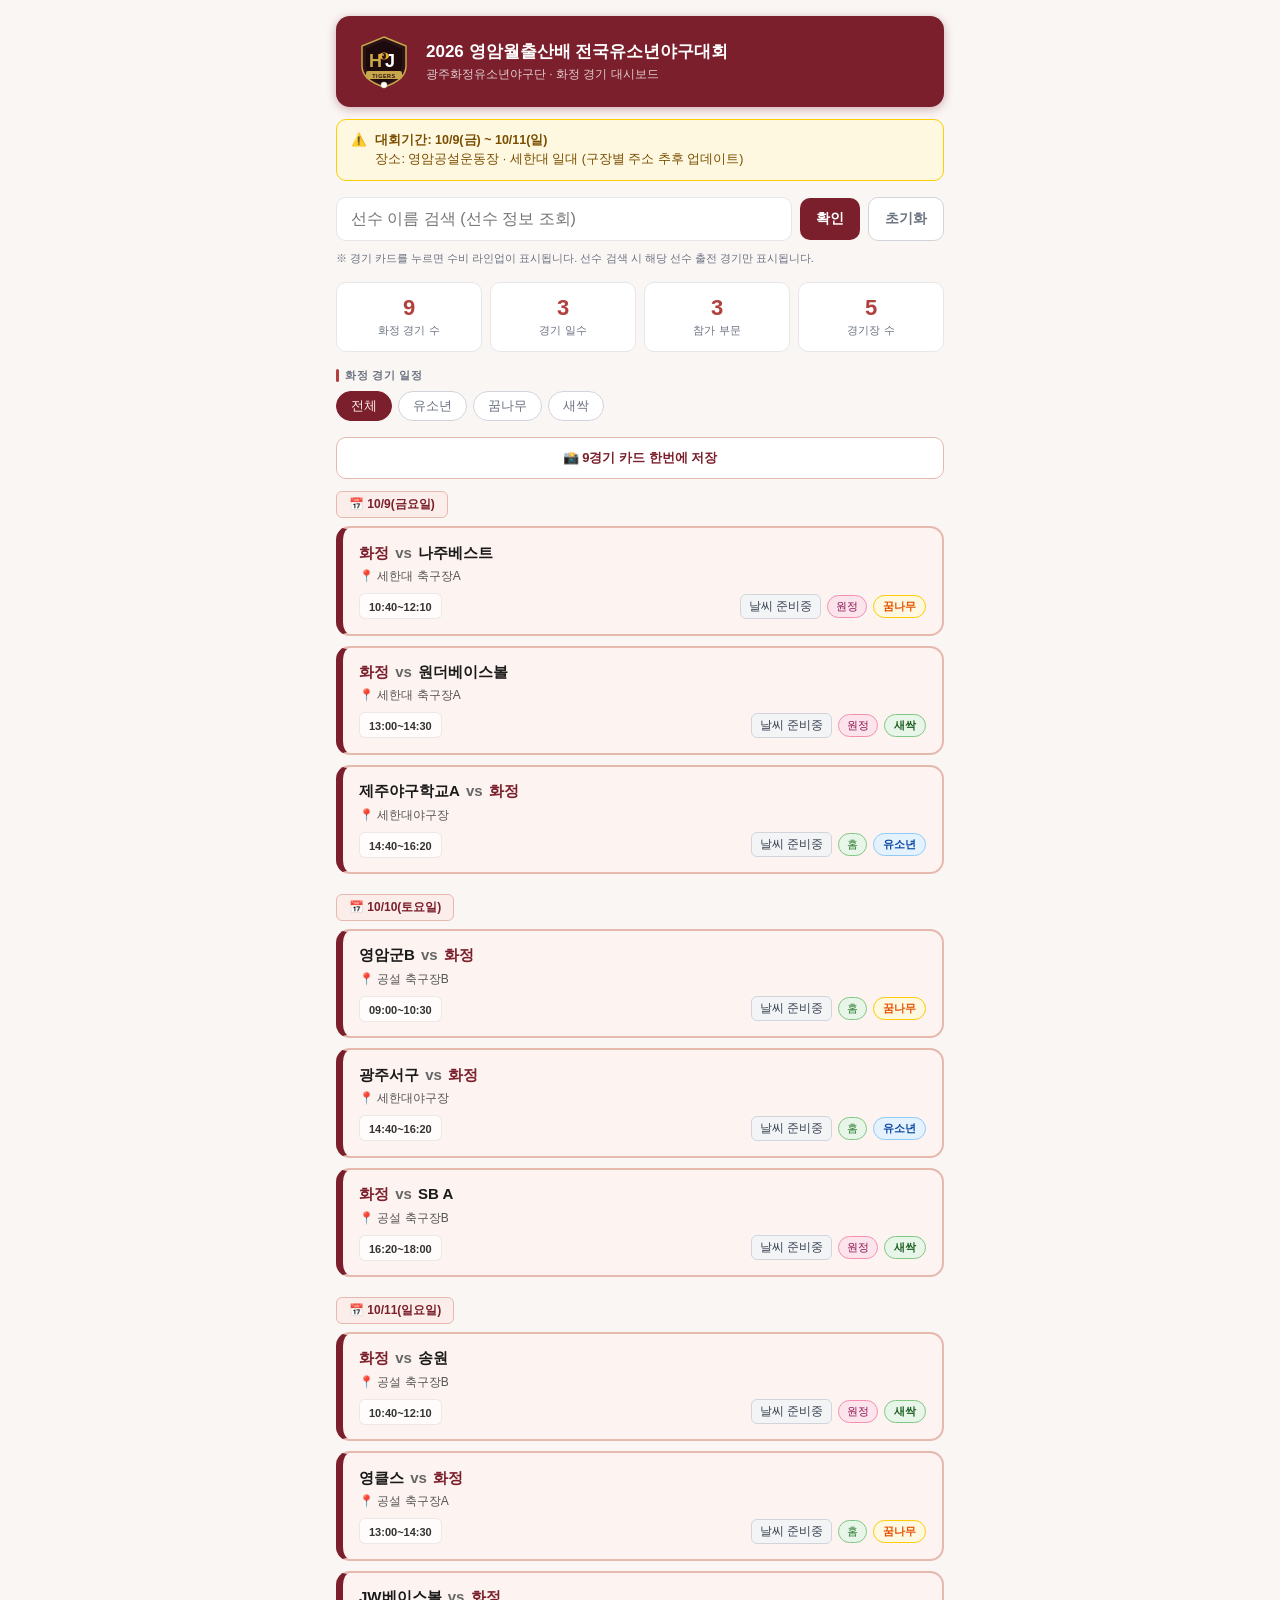
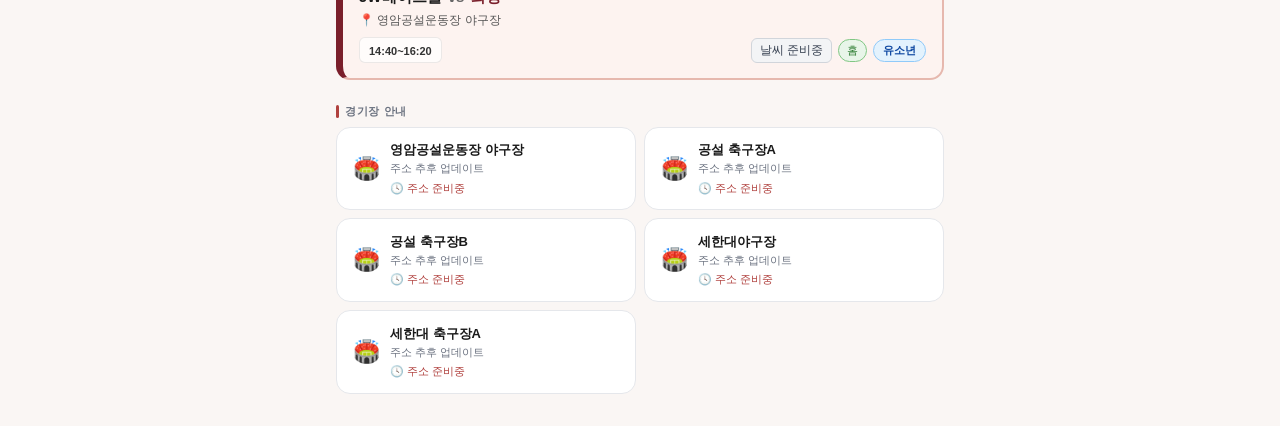
==== commit c204c947: "Implement gallery and save functionality for game cards Added gallery functionality with save option" ====
--- a/index.html
+++ b/index.html
@@ -108,6 +108,19 @@
   .pnode.extra{background:#f3e5f5;border-color:#8e24aa;}
   .pname{font-size:12px;font-weight:600;color:#1a1a1a;}
   .ppos{font-size:9px;color:#666;margin-top:1px;}
+  .bulkbar{display:flex;align-items:center;gap:8px;margin-bottom:12px;}
+  .bulkbtn{flex:1;padding:11px;border:1.5px solid var(--border);border-radius:var(--rm);background:var(--bg);color:var(--txt);font-size:13px;font-weight:700;cursor:pointer;font-family:inherit;}
+  .bulkbtn:disabled{opacity:.6;cursor:default;}
+  .galov{display:none;position:fixed;inset:0;background:rgba(0,0,0,.85);z-index:1200;flex-direction:column;}
+  .galov.open{display:flex;}
+  .galhd{display:flex;align-items:center;justify-content:space-between;padding:14px 16px;color:#fff;font-size:13px;font-weight:600;flex-shrink:0;}
+  .galbody{flex:1;overflow-y:auto;padding:4px 16px 28px;display:flex;flex-direction:column;gap:18px;}
+  .galbody img{width:100%;border-radius:10px;display:block;}
+  .galcap{color:rgba(255,255,255,.75);font-size:12px;margin-bottom:6px;}
+  .savebar{margin-top:14px;}
+  .savebtn{width:100%;padding:14px;border:none;border-radius:var(--rm);background:#7a1f2b;color:#fff;font-size:15px;font-weight:700;cursor:pointer;font-family:inherit;}
+  .savebtn:active{opacity:.85;}
+  .savehint{font-size:11px;color:var(--t2);text-align:center;margin-top:7px;line-height:1.5;}
   .lineup-pending{border-radius:var(--rl);padding:2.2rem 1rem;text-align:center;background:var(--bg2);border:1.5px dashed var(--b2);color:var(--t2);font-size:13px;line-height:1.6;}
   .plov,.vpov{display:none;position:fixed;inset:0;background:rgba(0,0,0,.45);z-index:1100;align-items:center;justify-content:center;padding:1rem;}
   .plov.open,.vpov.open{display:flex;}
@@ -157,6 +170,10 @@
     </div>
   </div>
 </div>
+<div class="galov" id="galov">
+  <div class="galhd"><span id="galTitle"></span><button class="xbtn" onclick="closeGal()">✕</button></div>
+  <div class="galbody" id="galBody"></div>
+</div>
 <div class="wrap" id="mainWrap">
   <div class="hdr">
     <svg class="logo-svg" viewBox="0 0 56 56" xmlns="http://www.w3.org/2000/svg">
@@ -192,6 +209,7 @@
   <div class="search-info" id="searchInfo"></div>
   <div id="searchCand"></div>
   <div class="filters" id="filters"></div>
+  <div id="bulkbar"></div>
   <div id="glist"></div>
   <div class="sec" style="margin-top:1.5rem">경기장 안내</div>
   <div class="vrow" id="venues"></div>
@@ -453,9 +471,14 @@
     `<button class="fbtn ${filt===f?'on':''}" onclick="setFilt('${f}')">${f}</button>`).join('');
 }
 function setFilt(f){filt=f;renderFilters();renderGames();}
+function visibleGames(){
+  let f = filt==='전체' ? T.games : T.games.filter(g=>g.cat===filt);
+  if(sel) f = f.filter(g=>Object.values(T.lineups[g.id]||{}).includes(sel));
+  return f;
+}
 function renderGames(){
-  let filtered = filt==='전체' ? T.games : T.games.filter(g=>g.cat===filt);
-  if(sel) filtered = filtered.filter(g=>Object.values(T.lineups[g.id]||{}).includes(sel));
+  const filtered = visibleGames();
+  renderBulkBar(filtered);
   if(filtered.length===0){
     const msg = sel
       ? `${sel.replace(/\(\d+\)$/,'')} 선수의 해당 조건 경기가 없습니다.<br><span class="mlink" onclick="clearSearch()">전체 경기 보기</span>`
@@ -539,8 +562,158 @@
       <span>·</span><span>화정 ${g.right==='화정'?'홈':'원정'}</span>
       ${(T.gameCoaches&&T.gameCoaches[g.id])?`<span>·</span><span>👤 ${T.gameCoaches[g.id]}</span>`:''}
     </div>
-    ${fieldHtml}`;
+    ${fieldHtml}
+    <div class="savebar">
+      <button class="savebtn" onclick="saveCard('${g.id}')">📸 사진으로 저장</button>
+      <div class="savehint" id="saveHint">아이폰은 공유 창에서 “이미지 저장”을 누르세요</div>
+    </div>`;
   document.getElementById('gov').classList.add('open');
+}
+
+/* ===== 경기 카드 이미지 생성 ===== */
+const CARD_W=1080, CARD_H=1440;
+function rrect(c,x,y,w,h,r){c.beginPath();c.moveTo(x+r,y);c.arcTo(x+w,y,x+w,y+h,r);c.arcTo(x+w,y+h,x,y+h,r);c.arcTo(x,y+h,x,y,r);c.arcTo(x,y,x+w,y,r);c.closePath();}
+const F=(w,s)=>`${w} ${s}px -apple-system,BlinkMacSystemFont,'Apple SD Gothic Neo','Noto Sans KR','Malgun Gothic',sans-serif`;
+function drawCard(g){
+  const lu=T.lineups[g.id]||{}, has=Object.values(lu).some(v=>v);
+  const cv=document.createElement('canvas'); cv.width=CARD_W; cv.height=CARD_H;
+  const c=cv.getContext('2d');
+  c.fillStyle='#faf6f4'; c.fillRect(0,0,CARD_W,CARD_H);
+  // 헤더
+  c.fillStyle='#7a1f2b'; c.fillRect(0,0,CARD_W,190);
+  c.fillStyle='#fff'; c.textAlign='left';
+  c.font=F(800,46); c.fillText('광주화정유소년야구단',60,88);
+  c.fillStyle='rgba(255,255,255,.8)'; c.font=F(500,30);
+  c.fillText('2026 영암월출산배 전국유소년야구대회',60,140);
+  // 일시 / 부문
+  c.fillStyle='#7a1f2b'; c.font=F(800,52); c.textAlign='left';
+  c.fillText(`${g.date}(${g.dow}) ${g.time}`,60,268);
+  const catW=c.measureText(g.cat).width+56;
+  c.font=F(700,34); const cw=c.measureText(g.cat).width+56;
+  c.fillStyle='#b0413e'; rrect(c,CARD_W-60-cw,228,cw,56,28); c.fill();
+  c.fillStyle='#fff'; c.textAlign='center'; c.fillText(g.cat,CARD_W-60-cw/2,268);
+  // 대진
+  c.fillStyle='#fbeeea'; rrect(c,60,310,CARD_W-120,170,22); c.fill();
+  c.strokeStyle='#e6b8ae'; c.lineWidth=2; c.stroke();
+  const mid=CARD_W/2, L=60+(mid-60)/2, R=mid+(CARD_W-60-mid)/2;
+  [[g.left,L,'원정'],[g.right,R,'홈']].forEach(([nm,x,sd])=>{
+    c.textAlign='center';
+    c.fillStyle=nm==='화정'?'#7a1f2b':'#6b5a56'; c.font=F(800,nm.length>5?40:48);
+    c.fillText(nm,x,392);
+    c.fillStyle='#9a5a52'; c.font=F(500,26); c.fillText(sd,x,436);
+  });
+  c.fillStyle='#d8b5ad'; c.font=F(800,44); c.fillText(':',mid,398);
+  // 장소 / 코치
+  c.textAlign='left'; c.fillStyle='#5b4a46'; c.font=F(600,32);
+  c.fillText('📍 '+g.venue,60,540);
+  const co=(T.gameCoaches||{})[g.id];
+  if(co){c.fillStyle='#8a7571'; c.font=F(500,28); c.fillText('👤 '+co,60,588);}
+  // 필드
+  const fy=co?620:596, fh=CARD_H-fy-90;
+  c.fillStyle='#2b1216'; rrect(c,60,fy,CARD_W-120,fh,24); c.fill();
+  c.fillStyle='rgba(255,255,255,.55)'; c.textAlign='center'; c.font=F(500,26);
+  c.fillText(has?'수비 라인업':'라인업 미정',CARD_W/2,fy+52);
+  if(has){
+    const dx=140, dy=fy+96, dw=CARD_W-280, dh=fh-150;
+    c.strokeStyle='rgba(255,255,255,.28)'; c.lineWidth=2;
+    const px=p=>dx+dw*p/100, py=p=>dy+dh*p/100;
+    c.beginPath(); c.moveTo(px(4),py(16)); c.lineTo(px(50),py(94)); c.stroke();
+    c.beginPath(); c.moveTo(px(96),py(16)); c.lineTo(px(50),py(94)); c.stroke();
+    c.strokeStyle='#c8a84b'; c.lineWidth=3;
+    c.beginPath(); c.moveTo(px(50),py(40)); c.lineTo(px(28),py(60)); c.lineTo(px(50),py(80)); c.lineTo(px(72),py(60)); c.closePath();
+    c.fillStyle='rgba(210,166,121,.16)'; c.fill(); c.stroke();
+    POS.filter(p=>lu[p.key]).forEach(p=>{
+      const nm=lu[p.key].replace(/\(\d+\)$/,''), num=(ROSTER[lu[p.key]]||{}).num;
+      const lbl=p.label||'EH 지명';
+      c.font=F(700,30); const tw=Math.max(c.measureText(nm+(num?' '+num:'')).width,c.measureText(lbl).width)+36;
+      const bw=Math.max(tw,140), bh=84, x=px(p.x)-bw/2, y=py(p.y)-bh/2;
+      c.fillStyle=p.cls==='pitcher'?'#fff6c9':p.cls==='catcher'?'#dceeff':p.cls==='extra'?'#f3e0f7':'#f6f2e2';
+      rrect(c,x,y,bw,bh,12); c.fill();
+      c.strokeStyle=p.cls==='pitcher'?'#e0a000':p.cls==='catcher'?'#2f6fb0':p.cls==='extra'?'#9a52ad':'#9c8352';
+      c.lineWidth=3; c.stroke();
+      c.textAlign='center'; c.fillStyle='#1a1a1a'; c.font=F(700,30);
+      c.fillText(nm+(num?`  ${num}`:''),x+bw/2,y+38);
+      c.fillStyle='#6d6257'; c.font=F(500,22); c.fillText(lbl,x+bw/2,y+68);
+    });
+  }
+  c.fillStyle='#b09a95'; c.textAlign='center'; c.font=F(500,24);
+  c.fillText('광주화정유소년야구단 · 영암월출산배',CARD_W/2,CARD_H-36);
+  return cv;
+}
+function renderBulkBar(list){
+  const el=document.getElementById('bulkbar'); if(!el) return;
+  el.innerHTML = list.length<2 ? '' :
+    `<div class="bulkbar"><button class="bulkbtn" id="bulkBtn" onclick="saveAll()">📸 ${list.length}경기 카드 한번에 저장</button></div>`;
+}
+function cardBlob(g){
+  return new Promise(res=>drawCard(g).toBlob(b=>res(b),'image/png'));
+}
+function cardName(g){
+  return `화정_${g.date.replace('/','-')}_${g.time.slice(0,5).replace(':','')}_${g.cat}.png`;
+}
+function closeGal(){document.getElementById('galov').classList.remove('open');}
+function showGallery(items,title){
+  document.getElementById('galTitle').textContent=title;
+  document.getElementById('galBody').innerHTML=items.map(it=>
+    `<div><div class="galcap">${it.cap}</div><img src="${it.url}" alt="${it.cap}"></div>`).join('');
+  document.getElementById('galov').classList.add('open');
+}
+async function saveAll(){
+  const list=visibleGames(); if(!list.length) return;
+  const btn=document.getElementById('bulkBtn');
+  const set=t=>{ if(btn){btn.textContent=t;} };
+  if(btn) btn.disabled=true;
+  try{
+    const files=[], items=[];
+    for(let i=0;i<list.length;i++){
+      set(`카드 만드는 중… ${i+1}/${list.length}`);
+      await new Promise(r=>setTimeout(r,0));
+      const b=await cardBlob(list[i]);
+      files.push(new File([b],cardName(list[i]),{type:'image/png'}));
+      items.push({url:URL.createObjectURL(b),cap:`${list[i].date}(${list[i].dow}) ${list[i].time} · ${list[i].cat}`});
+    }
+    set('저장 중…');
+    let shared=false;
+    try{
+      if(navigator.canShare && navigator.canShare({files})){
+        await navigator.share({files,title:'영암월출산배 화정 경기 카드'});
+        shared=true;
+      }
+    }catch(e){ if(e&&e.name==='AbortError') shared=true; }
+    if(!shared){
+      const ios=/iPad|iPhone|iPod/.test(navigator.userAgent)||(navigator.platform==='MacIntel'&&navigator.maxTouchPoints>1);
+      if(ios){
+        showGallery(items,`${list.length}장 · 사진을 길게 눌러 저장하세요`);
+      }else{
+        for(let i=0;i<files.length;i++){
+          const u=URL.createObjectURL(files[i]);
+          const a=document.createElement('a'); a.href=u; a.download=files[i].name;
+          document.body.appendChild(a); a.click(); a.remove();
+          setTimeout(()=>URL.revokeObjectURL(u),8000);
+          await new Promise(r=>setTimeout(r,450));
+        }
+      }
+    }
+  }finally{
+    if(btn){btn.disabled=false; btn.textContent=`📸 ${list.length}경기 카드 한번에 저장`;}
+  }
+}
+function saveCard(id){
+  const g=T.games.find(x=>x.id===id); if(!g) return;
+  const hint=document.getElementById('saveHint');
+  const name=`화정_${g.date.replace('/','-')}_${g.cat}_${g.left}vs${g.right}.png`;
+  drawCard(g).toBlob(async blob=>{
+    const file=new File([blob],name,{type:'image/png'});
+    try{
+      if(navigator.canShare && navigator.canShare({files:[file]})){
+        await navigator.share({files:[file]}); return;
+      }
+    }catch(e){ if(e && e.name==='AbortError') return; }
+    const url=URL.createObjectURL(blob);
+    const a=document.createElement('a'); a.href=url; a.download=name; a.click();
+    setTimeout(()=>URL.revokeObjectURL(url),4000);
+    if(hint) hint.textContent='저장됨 · 사진첩에 없으면 ‘파일’ 앱의 다운로드를 확인하세요';
+  },'image/png');
 }
 renderAll();
 </script>
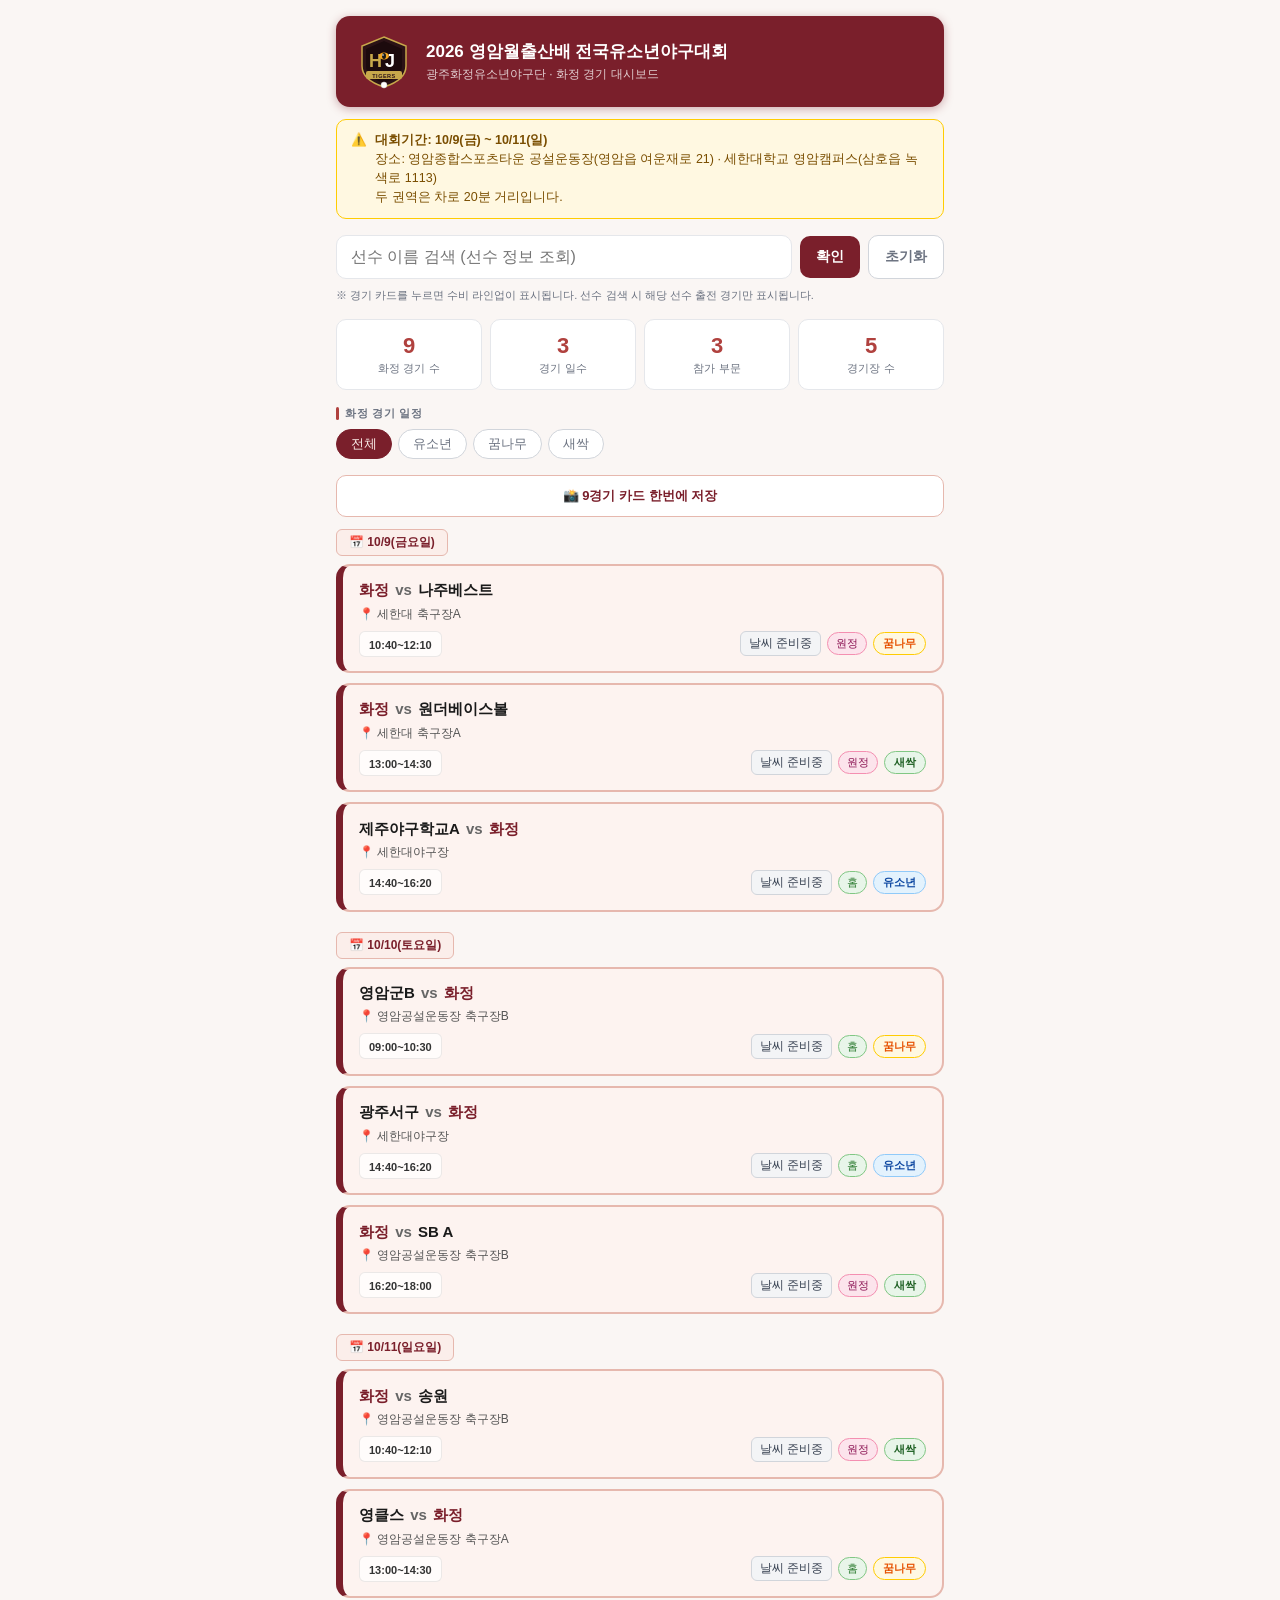
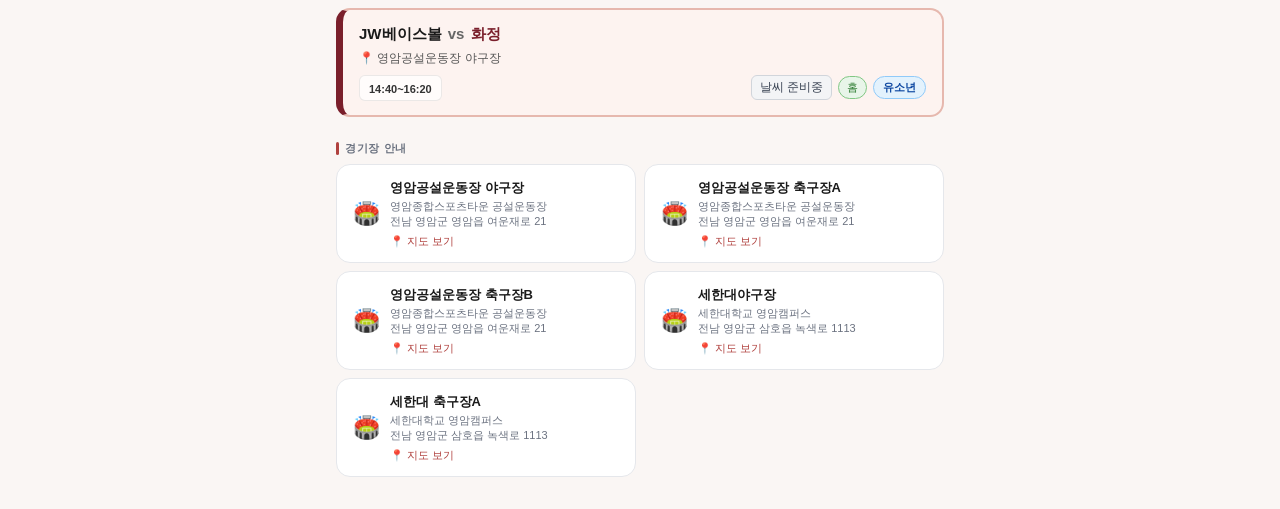
==== commit 93acb533: "Update index.html" ====
--- a/index.html
+++ b/index.html
@@ -195,7 +195,7 @@
   </div>
   <div class="notice">
     <span>⚠️</span>
-    <div><b>대회기간: 10/9(금) ~ 10/11(일)</b><br>장소: 영암공설운동장 · 세한대 일대 (구장별 주소 추후 업데이트)</div>
+    <div><b>대회기간: 10/9(금) ~ 10/11(일)</b><br>장소: 영암종합스포츠타운 공설운동장(영암읍 여운재로 21) · 세한대학교 영암캠퍼스(삼호읍 녹색로 1113)<br>두 권역은 차로 20분 거리입니다.</div>
   </div>
   <div class="search-bar">
     <input type="text" id="playerSearch" placeholder="선수 이름 검색 (선수 정보 조회)"
@@ -266,6 +266,8 @@
   '이서준':{num:'',school:'',birth:''},
   '정시윤':{num:'',school:'',birth:''},
   '정승호':{num:'',school:'',birth:''},
+  '용종원':{num:'',school:'',birth:''},
+  '이승원':{num:'',school:'',birth:''},
   '최민후':{num:'83',school:'마지초등',birth:'18.10.31'},
   '하유성':{num:'87',school:'화정남초',birth:'17.07.13'},
   '하준우':{num:'92',school:'화정남초',birth:'17.01.11'},
@@ -275,22 +277,26 @@
   cats:['전체','유소년','꿈나무','새싹'],
   lat:34.80, lon:126.70,
   dates:{'10/9':'2026-10-09','10/10':'2026-10-10','10/11':'2026-10-11'},
+  zones:{
+    yeongam:{name:'영암종합스포츠타운 공설운동장',addr:'전남 영암군 영암읍 여운재로 21',url:'https://map.naver.com/p/search/전남%20영암군%20영암읍%20여운재로%2021'},
+    sehan:{name:'세한대학교 영암캠퍼스',addr:'전남 영암군 삼호읍 녹색로 1113',url:'https://map.naver.com/p/search/전남%20영암군%20삼호읍%20녹색로%201113'}
+  },
   venues:{
-    '영암공설운동장 야구장':{addr:'주소 추후 업데이트',url:'',games:['10/11 14:40 유소년']},
-    '공설 축구장A':{addr:'주소 추후 업데이트',url:'',games:['10/11 13:00 꿈나무']},
-    '공설 축구장B':{addr:'주소 추후 업데이트',url:'',games:['10/10 09:00 꿈나무','10/10 16:20 새싹','10/11 10:40 새싹']},
-    '세한대야구장':{addr:'주소 추후 업데이트',url:'',games:['10/9 14:40 유소년','10/10 14:40 유소년']},
-    '세한대 축구장A':{addr:'주소 추후 업데이트',url:'',games:['10/9 10:40 꿈나무','10/9 13:00 새싹']},
+    '영암공설운동장 야구장':{zone:'yeongam',games:['10/11 14:40 유소년']},
+    '영암공설운동장 축구장A':{zone:'yeongam',games:['10/11 13:00 꿈나무']},
+    '영암공설운동장 축구장B':{zone:'yeongam',games:['10/10 09:00 꿈나무','10/10 16:20 새싹','10/11 10:40 새싹']},
+    '세한대야구장':{zone:'sehan',games:['10/9 14:40 유소년','10/10 14:40 유소년']},
+    '세한대 축구장A':{zone:'sehan',games:['10/9 10:40 꿈나무','10/9 13:00 새싹']},
   },
   games:[
     {id:'g1',date:'10/9', dow:'금',time:'10:40~12:10',hour:10,cat:'꿈나무',venue:'세한대 축구장A',left:'화정',right:'나주베스트'},
     {id:'g2',date:'10/9', dow:'금',time:'13:00~14:30',hour:13,cat:'새싹', venue:'세한대 축구장A',left:'화정',right:'원더베이스볼'},
     {id:'g3',date:'10/9', dow:'금',time:'14:40~16:20',hour:14,cat:'유소년',venue:'세한대야구장',left:'제주야구학교A',right:'화정'},
-    {id:'g4',date:'10/10',dow:'토',time:'09:00~10:30',hour:9, cat:'꿈나무',venue:'공설 축구장B',left:'영암군B',right:'화정'},
+    {id:'g4',date:'10/10',dow:'토',time:'09:00~10:30',hour:9, cat:'꿈나무',venue:'영암공설운동장 축구장B',left:'영암군B',right:'화정'},
     {id:'g5',date:'10/10',dow:'토',time:'14:40~16:20',hour:14,cat:'유소년',venue:'세한대야구장',left:'광주서구',right:'화정'},
-    {id:'g6',date:'10/10',dow:'토',time:'16:20~18:00',hour:16,cat:'새싹', venue:'공설 축구장B',left:'화정',right:'SB A'},
-    {id:'g7',date:'10/11',dow:'일',time:'10:40~12:10',hour:10,cat:'새싹', venue:'공설 축구장B',left:'화정',right:'송원'},
-    {id:'g8',date:'10/11',dow:'일',time:'13:00~14:30',hour:13,cat:'꿈나무',venue:'공설 축구장A',left:'영클스',right:'화정'},
+    {id:'g6',date:'10/10',dow:'토',time:'16:20~18:00',hour:16,cat:'새싹', venue:'영암공설운동장 축구장B',left:'화정',right:'SB A'},
+    {id:'g7',date:'10/11',dow:'일',time:'10:40~12:10',hour:10,cat:'새싹', venue:'영암공설운동장 축구장B',left:'화정',right:'송원'},
+    {id:'g8',date:'10/11',dow:'일',time:'13:00~14:30',hour:13,cat:'꿈나무',venue:'영암공설운동장 축구장A',left:'영클스',right:'화정'},
     {id:'g9',date:'10/11',dow:'일',time:'14:40~16:20',hour:14,cat:'유소년',venue:'영암공설운동장 야구장',left:'JW베이스볼',right:'화정'},
   ],
   coaches:{},
@@ -301,14 +307,14 @@
   },
   lineups:{
     g1:{CF:'이찬을',LF:'박건률',RF:'정현우',SS:'심연후',B2:'정시윤',B3:'노현우',SP:'신수호',B1:'강주찬',C:'오유찬(54)',EH:'석훈빈'},
-    g2:{CF:'정지후',LF:'문다원',RF:'강은찬',SS:'임서준',B2:'정승호',B3:'박윤건',SP:'정은우',B1:'지일우',C:'변지성',EH:'고준석'},
-    g3:{CF:'노현서',LF:'',RF:'김도윤',SS:'오유찬(7)',B2:'김용진',B3:'석훈빈',SP:'장민준',B1:'김현승',C:'김찬린',EH:''},
+    g2:{CF:'정지후',LF:'문다원',RF:'강은찬',SS:'임서준',B2:'정승호',B3:'박윤건',SP:'정은우',B1:'지일우',C:'변지성',EH:''},
+    g3:{CF:'노현서',LF:'용종원',RF:'김도윤',SS:'오유찬(7)',B2:'이승원',B3:'석훈빈',SP:'장민준',B1:'김현승',C:'김찬린',EH:''},
     g4:{CF:'이찬을',LF:'박건률',RF:'강주찬',SS:'심연후',B2:'정시윤',B3:'노현우',SP:'김도윤',B1:'오유찬(54)',C:'정현우',EH:'신수호'},
-    g5:{CF:'장민준',LF:'김찬린',RF:'김세린',SS:'오유찬(7)',B2:'오유빈',B3:'석훈빈',SP:'노현서',B1:'김도윤',C:'김현승',EH:'김용진'},
+    g5:{CF:'장민준',LF:'김찬린',RF:'김세린',SS:'오유찬(7)',B2:'오유빈',B3:'석훈빈',SP:'노현서',B1:'김도윤',C:'김현승',EH:'이승원'},
     g6:{CF:'정승호',LF:'문다원',RF:'강은찬',SS:'고준석',B2:'정은우',B3:'박윤건',SP:'정지후',B1:'변지성',C:'지일우',EH:'임서준'},
     g7:{CF:'지일우',LF:'문다원',RF:'정승호',SS:'변지성',B2:'고준석',B3:'정은우',SP:'임서준',B1:'정지후',C:'박윤건',EH:'강은찬'},
     g8:{CF:'정시윤',LF:'박건률',RF:'오유찬(54)',SS:'신수호',B2:'심연후',B3:'정현우',SP:'노현우',B1:'이찬을',C:'강주찬',EH:'석훈빈'},
-    g9:{CF:'장민준',LF:'김용진',RF:'노현서',SS:'오유찬(7)',B2:'김세린',B3:'오유빈',SP:'석훈빈',B1:'김찬린',C:'김현승',EH:''}
+    g9:{CF:'장민준',LF:'이승원',RF:'노현서',SS:'오유찬(7)',B2:'김세린',B3:'오유빈',SP:'석훈빈',B1:'김찬린',C:'김현승',EH:''}
   }
 };
 const POS = [
@@ -324,14 +330,19 @@
   {key:'C', label:'C 포수', x:50,y:87,cls:'catcher'},
 ];
 let filt='전체', wxCache={}, sel=null;
+function venueInfo(name){
+  const v=T.venues[name]; if(!v) return null;
+  const z=(T.zones||{})[v.zone]||{};
+  return {games:v.games||[], zone:z.name||'', addr:z.addr||'', url:z.url||''};
+}
 function closeGame(e){if(e&&e.target!==document.getElementById('gov'))return;document.getElementById('gov').classList.remove('open');}
 function closePl(){document.getElementById('plov').classList.remove('open');}
 function closeVp(){document.getElementById('vpov').classList.remove('open');}
 function openVp(name,e){
   if(e)e.stopPropagation();
-  const v=T.venues[name];if(!v)return;
+  const v=venueInfo(name);if(!v)return;
   document.getElementById('vpName').textContent=name;
-  document.getElementById('vpAddr').textContent=v.addr;
+  document.getElementById('vpAddr').innerHTML=(v.zone?`<b>${v.zone}</b><br>`:'')+v.addr;
   document.getElementById('vpGames').innerHTML=v.games.map(g=>`<span class="vptag">${g}</span>`).join('');
   const lk=document.getElementById('vpLink');
   if(v.url){lk.href=v.url;lk.style.display='flex';}else{lk.style.display='none';}
@@ -457,11 +468,12 @@
   document.getElementById('stats').innerHTML=[
     {n:T.games.length,l:'화정 경기 수'},{n:days,l:'경기 일수'},{n:cats,l:'참가 부문'},{n:venues,l:'경기장 수'}
   ].map(s=>`<div class="stat"><div class="n">${s.n}</div><div class="l">${s.l}</div></div>`).join('');
-  document.getElementById('venues').innerHTML=Object.entries(T.venues).map(([name,v])=>`
-    <div class="vcard" onclick="openVp('${name}',event)">
+  document.getElementById('venues').innerHTML=Object.keys(T.venues).map(name=>{
+    const v=venueInfo(name);
+    return `<div class="vcard" onclick="openVp('${name}',event)">
       <span style="font-size:22px">🏟️</span>
-      <div><div class="vc-name">${name}</div><div class="vc-addr">${v.addr}</div><div class="vc-link">${v.url?'📍 지도 보기':'🕓 주소 준비중'}</div></div>
-    </div>`).join('');
+      <div><div class="vc-name">${name}</div><div class="vc-addr">${v.zone}<br>${v.addr}</div><div class="vc-link">${v.url?'📍 지도 보기':'🕓 주소 준비중'}</div></div>
+    </div>`;}).join('');
   renderFilters();
   renderGames();
   fetchWeather();
@@ -492,7 +504,7 @@
     <div class="dlbl">📅 ${date}(${gs[0].dow}요일)</div>
     <div class="gcards">${gs.map(g=>{
       const isH = g.right==='화정';
-      const vurl = T.venues[g.venue]?.url || '#';
+      const vurl = (venueInfo(g.venue)||{}).url || "#";
       let posTag='';
       if(sel){
         const lu=T.lineups[g.id]||{};
@@ -523,7 +535,7 @@
   const g = T.games.find(x=>x.id===id); if(!g) return;
   const lu = T.lineups[g.id] || {};
   const hasLineup = Object.values(lu).some(v=>v);
-  const vurl = T.venues[g.venue]?.url || '#';
+  const vurl = (venueInfo(g.venue)||{}).url || "#";
   let fieldHtml;
   if(hasLineup){
     const nodes = POS.filter(p=>lu[p.key]).map(p=>{
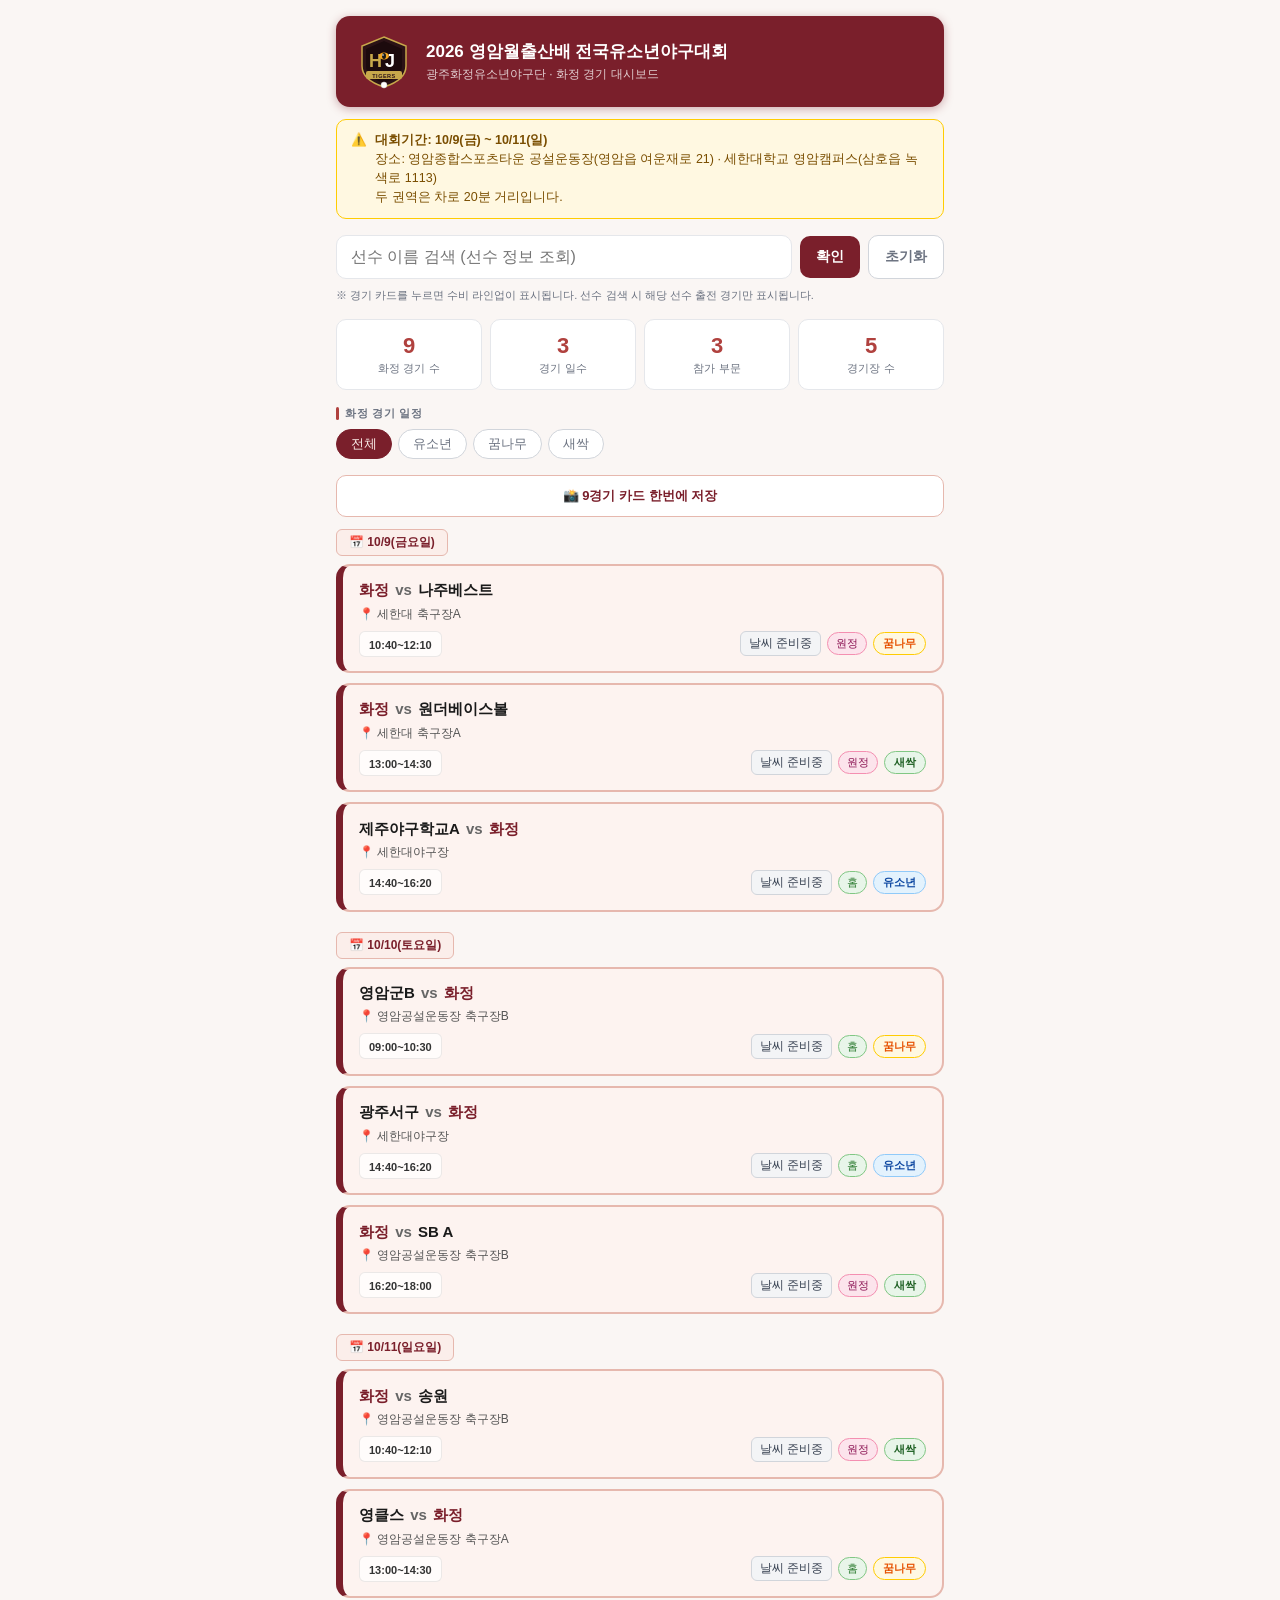
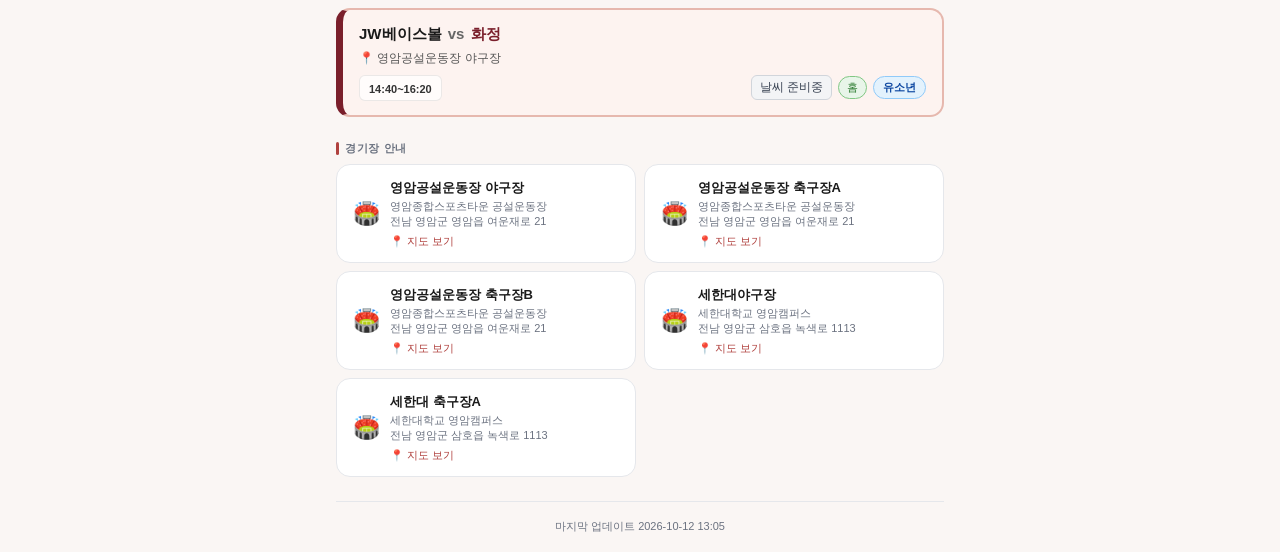
==== commit 5aff698e: "페이지 하단에 마지막 업데이트 시각 표시 data/current.json 의 updated 값을 푸터에 노출. 수정 시마다 갱신한다.  Co-Authored-By: Claude O" ====
--- a/index.html
+++ b/index.html
@@ -3,146 +3,8 @@
 <head>
 <meta charset="UTF-8">
 <meta name="viewport" content="width=device-width, initial-scale=1.0, maximum-scale=1.0">
-<title>화정유소년야구단 - 영암월출산배 대시보드</title>
-<style>
-  :root{
-    --main:#7a1f2b;--mid:#b0413e;--light:#fbeeea;--border:#e6b8ae;--field:#2b1216;--txt:#7a1f2b;
-    --bg:#fff;--bg2:#faf6f4;--tx:#1a1a1a;--t2:#6b7280;--br:#e5e7eb;--b2:#d1d5db;
-    --rs:6px;--rm:10px;--rl:14px;
-  }
-  *{box-sizing:border-box;margin:0;padding:0;}
-  body{font-family:-apple-system,BlinkMacSystemFont,'Segoe UI','Noto Sans KR',sans-serif;background:var(--bg2);color:var(--tx);min-height:100vh;}
-  .wrap{max-width:640px;margin:0 auto;padding:1rem;}
-  .hdr{border-radius:var(--rl);padding:1.1rem 1.25rem;margin-bottom:.75rem;display:flex;align-items:center;gap:14px;background:var(--main);box-shadow:0 2px 10px rgba(122,31,43,.35);}
-  .logo-svg{width:56px;height:56px;flex-shrink:0;}
-  .hdr h1{font-size:17px;font-weight:700;color:#fff;margin-bottom:3px;}
-  .hdr p{font-size:12px;color:rgba(255,255,255,.78);}
-  .notice{background:#fff8e1;border:1px solid #ffcc02;border-radius:var(--rm);padding:.7rem .9rem;margin-bottom:1rem;font-size:12.5px;color:#7a4e00;line-height:1.5;display:flex;gap:8px;align-items:flex-start;}
-  .notice b{font-weight:700;}
-  .agenda{display:flex;gap:8px;margin-bottom:1rem;flex-wrap:wrap;}
-  .agenda .abadge{flex:1;min-width:150px;background:var(--light);border:1px solid var(--border);border-radius:var(--rm);padding:.6rem .8rem;font-size:12px;color:var(--txt);font-weight:600;}
-  .agenda .abadge span{display:block;font-size:11px;font-weight:500;color:#9a5a52;margin-top:2px;}
-  .search-bar{display:flex;gap:8px;margin-bottom:.6rem;align-items:center;}
-  .search-bar input{
-    flex:1;padding:12px 14px;border-radius:var(--rm);border:1.5px solid var(--br);
-    font-size:16px;background:var(--bg);outline:none;transition:border-color .2s;font-family:inherit;
-  }
-  .search-bar input:focus{border-color:var(--main);}
-  .search-bar button{padding:12px 16px;border-radius:var(--rm);border:none;font-size:14px;font-weight:600;cursor:pointer;white-space:nowrap;font-family:inherit;}
-  .btn-confirm{background:var(--main);color:#fff;}
-  .btn-confirm:hover{opacity:.9;}
-  .btn-reset{background:var(--bg);color:var(--t2);border:1.5px solid var(--b2) !important;}
-  .btn-reset:hover{background:#f3f4f6;}
-  .search-note{font-size:11px;color:var(--t2);margin-bottom:1rem;}
-  .stats{display:grid;grid-template-columns:repeat(4,1fr);gap:8px;margin-bottom:1rem;}
-  .stat{background:var(--bg);border-radius:var(--rm);padding:.8rem .5rem;text-align:center;border:.5px solid var(--br);}
-  .stat .n{font-size:22px;font-weight:700;color:var(--mid);}
-  .stat .l{font-size:11px;color:var(--t2);margin-top:2px;}
-  .sec{font-size:11px;font-weight:600;color:var(--t2);margin-bottom:8px;display:flex;align-items:center;gap:6px;text-transform:uppercase;letter-spacing:.06em;}
-  .sec::before{content:'';width:3px;height:13px;border-radius:2px;background:var(--mid);}
-  .vrow{display:grid;grid-template-columns:1fr 1fr;gap:8px;margin-bottom:1rem;}
-  .vcard{background:var(--bg);border:.5px solid var(--br);border-radius:var(--rl);padding:.85rem 1rem;cursor:pointer;display:flex;align-items:center;gap:10px;transition:border-color .15s;}
-  .vcard:hover{border-color:var(--mid);}
-  .vc-name{font-size:13px;font-weight:600;color:var(--tx);}
-  .vc-addr{font-size:11px;color:var(--t2);margin-top:2px;line-height:1.4;}
-  .vc-link{font-size:11px;margin-top:4px;font-weight:500;color:var(--mid);}
-  .filters{display:flex;gap:6px;margin-bottom:1rem;flex-wrap:wrap;}
-  .fbtn{padding:5px 14px;border-radius:999px;font-size:13px;cursor:pointer;border:.5px solid var(--b2);background:var(--bg);color:var(--t2);font-weight:500;}
-  .fbtn.on{background:var(--main);color:#fbeeea;border-color:var(--main);}
-  .dlbl{font-size:12px;font-weight:600;border-radius:var(--rs);padding:4px 12px;display:inline-block;margin-bottom:8px;color:var(--txt);background:var(--light);border:.5px solid var(--border);}
-  .gcards{display:flex;flex-direction:column;gap:10px;margin-bottom:1.25rem;}
-  .gcard{border-radius:var(--rl);padding:.9rem 1rem;display:flex;flex-direction:column;gap:6px;cursor:pointer;transition:transform .12s, box-shadow .15s;background:#fdf3f0;border:2px solid var(--border);border-left:7px solid var(--main);}
-  .gcard:hover{transform:translateY(-1px);box-shadow:0 4px 14px rgba(122,31,43,.2);}
-  .gtop{display:flex;align-items:center;gap:8px;}
-  .gm{font-size:15px;font-weight:700;color:var(--tx);line-height:1.3;}
-  .gm .vs{font-weight:600;margin:0 2px;color:#666;}
-  .gm .hj{color:var(--main);}
-  .gvenue{margin:-2px 0 2px 0;}
-  .gvenue .vlink{font-size:12px;color:#555;text-decoration:none;font-weight:500;display:inline-flex;align-items:center;gap:3px;}
-  .gvenue .vlink:hover{text-decoration:underline;}
-  .gbot{display:flex;align-items:center;gap:6px;flex-wrap:wrap;}
-  .tbadge{text-align:center;border-radius:var(--rs);padding:3px 9px;flex-shrink:0;background:rgba(255,255,255,.7);border:.5px solid rgba(0,0,0,.08);}
-  .tbadge span{font-size:11px;font-weight:600;white-space:nowrap;color:#333;}
-  .spacer{flex:1;}
-  .cb{padding:3px 9px;border-radius:999px;font-size:11px;font-weight:700;flex-shrink:0;}
-  .c유소년{background:#e3f2fd;color:#0d47a1;border:.5px solid #90caf9;}
-  .c꿈나무{background:#fff8e1;color:#e65100;border:.5px solid #ffcc02;}
-  .c새싹{background:#e8f5e9;color:#1b5e20;border:.5px solid #81c784;}
-  .sb{font-size:11px;padding:3px 8px;border-radius:999px;font-weight:500;flex-shrink:0;}
-  .home{background:#e8f5e9;color:#2e7d32;border:.5px solid #81c784;}
-  .away{background:#fce4ec;color:#880e4f;border:.5px solid #f48fb1;}
-  .wx{display:flex;align-items:center;gap:4px;font-size:12px;font-weight:500;background:rgba(255,255,255,.75);border:.5px solid rgba(0,0,0,.08);border-radius:var(--rs);padding:3px 8px;color:#0369a1;white-space:nowrap;flex-shrink:0;}
-  .wx.rain{background:#fef3c7;border-color:#fcd34d;color:#92400e;}
-  .wx.cloud{background:#f3f4f6;border-color:var(--b2);color:#374151;}
-  .wx.load{background:#f9fafb;border-color:var(--br);color:#9ca3af;}
-  .cand-box{background:var(--bg);border:1.5px solid var(--br);border-radius:var(--rl);padding:1rem 1.1rem;margin-bottom:1rem;}
-  .cand-title{font-size:13px;font-weight:600;color:var(--t2);margin-bottom:10px;}
-  .cand-list{display:flex;flex-direction:column;gap:8px;}
-  .cand-btn{display:flex;align-items:center;justify-content:space-between;padding:11px 14px;border-radius:var(--rm);border:1.5px solid var(--br);background:var(--bg);cursor:pointer;font-size:15px;font-weight:600;color:var(--tx);transition:all .15s;font-family:inherit;}
-  .cand-btn:hover{border-color:var(--mid);background:#fdf3f0;}
-  .cand-num{font-size:13px;font-weight:700;color:#7a1f2b;background:#fbeeea;padding:3px 10px;border-radius:999px;}
-  .gov{display:none;position:fixed;inset:0;background:rgba(0,0,0,.55);z-index:800;align-items:flex-end;justify-content:center;}
-  .gov.open{display:flex;}
-  .gpop{background:var(--bg);border-radius:var(--rl) var(--rl) 0 0;width:100%;max-width:640px;max-height:92vh;overflow-y:auto;box-shadow:0 -4px 32px rgba(0,0,0,.25);animation:slideUp .25s ease;}
-  @keyframes slideUp{from{transform:translateY(100%)}to{transform:translateY(0)}}
-  .gph{display:flex;align-items:center;justify-content:space-between;padding:1rem 1.25rem .85rem;border-bottom:.5px solid var(--br);position:sticky;top:0;background:var(--bg);z-index:1;}
-  .gph h3{font-size:14px;font-weight:700;color:var(--tx);}
-  .xbtn{width:32px;height:32px;border-radius:50%;border:none;background:var(--bg2);cursor:pointer;font-size:17px;display:flex;align-items:center;justify-content:center;color:var(--t2);}
-  .gpb{padding:1rem 1.25rem 1.5rem;}
-  .vsbox{display:flex;align-items:center;gap:12px;padding:10px 14px;border-radius:var(--rm);margin-bottom:12px;background:var(--light);border:.5px solid var(--border);}
-  .vst{flex:1;text-align:center;}
-  .vn{font-size:15px;font-weight:700;color:var(--txt);}
-  .vn.hw{color:#a3322f !important;}
-  .vr{font-size:11px;color:var(--t2);margin-top:2px;}
-  .vsep{font-size:18px;font-weight:700;color:var(--b2);}
-  .meta{font-size:12px;color:var(--t2);margin-bottom:10px;display:flex;gap:8px;align-items:center;flex-wrap:wrap;}
-  .mlink{text-decoration:underline;cursor:pointer;font-weight:500;color:var(--mid);}
-  .field{border-radius:var(--rl);padding:1rem .5rem;box-shadow:inset 0 2px 8px rgba(0,0,0,.2);background:var(--field);}
-  .ftitle{font-size:11px;text-align:center;margin-bottom:8px;color:rgba(255,255,255,.6);}
-  .diamond{position:relative;width:100%;max-width:380px;height:340px;margin:0 auto;}
-  .diamond svg{position:absolute;top:0;left:0;width:100%;height:100%;pointer-events:none;}
-  .pnode{position:absolute;transform:translate(-50%,-50%);background:#f5f5dc;border:1.5px solid #8B6914;border-radius:var(--rs);padding:4px 8px;min-width:62px;text-align:center;cursor:pointer;transition:transform .12s;z-index:2;}
-  .pnode:hover{transform:translate(-50%,-50%) scale(1.1);background:#fffde7;}
-  .pnode.pitcher{background:#fff9c4;border-color:#f9a825;}
-  .pnode.catcher{background:#e3f2fd;border-color:#1565c0;}
-  .pnode.extra{background:#f3e5f5;border-color:#8e24aa;}
-  .pname{font-size:12px;font-weight:600;color:#1a1a1a;}
-  .ppos{font-size:9px;color:#666;margin-top:1px;}
-  .bulkbar{display:flex;align-items:center;gap:8px;margin-bottom:12px;}
-  .bulkbtn{flex:1;padding:11px;border:1.5px solid var(--border);border-radius:var(--rm);background:var(--bg);color:var(--txt);font-size:13px;font-weight:700;cursor:pointer;font-family:inherit;}
-  .bulkbtn:disabled{opacity:.6;cursor:default;}
-  .galov{display:none;position:fixed;inset:0;background:rgba(0,0,0,.85);z-index:1200;flex-direction:column;}
-  .galov.open{display:flex;}
-  .galhd{display:flex;align-items:center;justify-content:space-between;padding:14px 16px;color:#fff;font-size:13px;font-weight:600;flex-shrink:0;}
-  .galbody{flex:1;overflow-y:auto;padding:4px 16px 28px;display:flex;flex-direction:column;gap:18px;}
-  .galbody img{width:100%;border-radius:10px;display:block;}
-  .galcap{color:rgba(255,255,255,.75);font-size:12px;margin-bottom:6px;}
-  .savebar{margin-top:14px;}
-  .savebtn{width:100%;padding:14px;border:none;border-radius:var(--rm);background:#7a1f2b;color:#fff;font-size:15px;font-weight:700;cursor:pointer;font-family:inherit;}
-  .savebtn:active{opacity:.85;}
-  .savehint{font-size:11px;color:var(--t2);text-align:center;margin-top:7px;line-height:1.5;}
-  .lineup-pending{border-radius:var(--rl);padding:2.2rem 1rem;text-align:center;background:var(--bg2);border:1.5px dashed var(--b2);color:var(--t2);font-size:13px;line-height:1.6;}
-  .plov,.vpov{display:none;position:fixed;inset:0;background:rgba(0,0,0,.45);z-index:1100;align-items:center;justify-content:center;padding:1rem;}
-  .plov.open,.vpov.open{display:flex;}
-  .plpop{background:var(--bg);border-radius:var(--rl);padding:1.25rem;width:260px;box-shadow:0 8px 40px rgba(0,0,0,.35);}
-  .vppop{background:var(--bg);border-radius:var(--rl);padding:1.25rem;width:300px;box-shadow:0 8px 32px rgba(0,0,0,.25);}
-  .mhd{display:flex;align-items:center;gap:12px;margin-bottom:14px;}
-  .mav{width:48px;height:48px;border-radius:50%;display:flex;align-items:center;justify-content:center;font-size:20px;font-weight:700;flex-shrink:0;background:#f1f5f9;color:#334155;border:2px solid var(--b2);}
-  .mname{font-size:16px;font-weight:700;color:var(--tx);}
-  .mnum{font-size:13px;color:var(--t2);margin-top:2px;}
-  .mrows{border-top:.5px solid var(--br);padding-top:10px;}
-  .mrow{display:flex;justify-content:space-between;padding:7px 0;border-bottom:.5px solid var(--br);font-size:13px;}
-  .mrow:last-child{border-bottom:none;}
-  .ml{color:var(--t2);} .mv{color:var(--tx);font-weight:600;}
-  .mcls{display:block;width:100%;margin-top:14px;padding:9px;text-align:center;cursor:pointer;color:#fff;border-radius:var(--rm);border:none;font-size:13px;font-weight:600;background:#334155;}
-  .vptags{display:flex;flex-wrap:wrap;gap:5px;margin-bottom:14px;}
-  .vptag{font-size:11px;padding:3px 9px;border-radius:999px;background:#f1f5f9;color:#334155;border:.5px solid var(--b2);}
-  .nbtn{display:flex;align-items:center;justify-content:center;gap:6px;width:100%;padding:10px;border-radius:var(--rm);background:#03C75A;color:#fff;border:none;font-size:13px;font-weight:600;cursor:pointer;margin-bottom:8px;text-decoration:none;}
-  .empty-msg{text-align:center;padding:2.5rem 1rem;color:var(--t2);font-size:14px;line-height:1.6;}
-  .search-info{font-size:12px;color:var(--t2);margin-bottom:10px;padding:6px 12px;background:#f1f5f9;border-radius:var(--rs);display:none;}
-  .search-info.show{display:block;}
-  @media(max-width:400px){.stats{grid-template-columns:repeat(2,1fr);}.vrow{grid-template-columns:1fr;}}
-</style>
+<title>광주화정유소년야구단 대시보드</title>
+<link rel="stylesheet" href="assets/app.css">
 </head>
 <body>
 <div class="gov" id="gov" onclick="closeGame(event)">
@@ -189,14 +51,11 @@
       <circle cx="28" cy="51" r="3" fill="#fff" stroke="#ccc" stroke-width=".5"/>
     </svg>
     <div>
-      <h1>2026 영암월출산배 전국유소년야구대회</h1>
+      <h1 id="hdrTitle">불러오는 중…</h1>
       <p>광주화정유소년야구단 · 화정 경기 대시보드</p>
     </div>
   </div>
-  <div class="notice">
-    <span>⚠️</span>
-    <div><b>대회기간: 10/9(금) ~ 10/11(일)</b><br>장소: 영암종합스포츠타운 공설운동장(영암읍 여운재로 21) · 세한대학교 영암캠퍼스(삼호읍 녹색로 1113)<br>두 권역은 차로 20분 거리입니다.</div>
-  </div>
+  <div class="notice"><span>⚠️</span><div id="noticeBox"></div></div>
   <div class="search-bar">
     <input type="text" id="playerSearch" placeholder="선수 이름 검색 (선수 정보 조회)"
            onkeydown="if(event.key==='Enter') doSearch()" autocomplete="off">
@@ -213,521 +72,8 @@
   <div id="glist"></div>
   <div class="sec" style="margin-top:1.5rem">경기장 안내</div>
   <div class="vrow" id="venues"></div>
+  <div class="updated" id="updated"></div>
 </div>
-<script>
-const ROSTER = {
-  '강은찬':{num:'61',school:'화정남초',birth:'19.09.05'},
-  '강주찬':{num:'56',school:'화정남초',birth:'16.10.12'},
-  '고준석':{num:'49',school:'광주화정초',birth:'18.05.25'},
-  '김강우':{num:'3',school:'전남중학교',birth:'13.05.21'},
-  '김경환':{num:'16',school:'양산중학교',birth:'11.06.02'},
-  '김도윤':{num:'73',school:'진제초등',birth:'15.07.17'},
-  '김동유':{num:'55',school:'운남중학교',birth:'13.12.06'},
-  '김선균':{num:'29',school:'',birth:'14.02.20'},
-  '김세린':{num:'68',school:'전남중학교',birth:'13.03.29'},
-  '김시온':{num:'13',school:'광주교대부설초',birth:'14.09.10'},
-  '김용진':{num:'15',school:'광주교대부설초',birth:'16.04.28'},
-  '김정진':{num:'14',school:'양산중학교',birth:'12.06.17'},
-  '김찬린':{num:'',school:'',birth:'16.04.27'},
-  '김현승':{num:'45',school:'상무초등',birth:'15.04.05'},
-  '나준완':{num:'75',school:'유안초등',birth:'18.01.29'},
-  '노현서':{num:'32',school:'진제초등',birth:'14.05.31'},
-  '노현우':{num:'36',school:'신암초등',birth:'15.01.03'},
-  '문다원':{num:'63',school:'화정남초',birth:'17.07.09'},
-  '박건률':{num:'34',school:'화정남초',birth:'15.04.28'},
-  '백건후':{num:'81',school:'광주상무초',birth:'15.08.27'},
-  '변지성':{num:'30',school:'광주교대부설초',birth:'17.02.16'},
-  '서승원':{num:'17',school:'주월중학교',birth:'12.06.25'},
-  '서주원':{num:'10',school:'불로초등',birth:'14.06.07'},
-  '석훈빈':{num:'43',school:'화정남초',birth:'15.10.20'},
-  '송지율':{num:'37',school:'성덕중',birth:'13.12.27'},
-  '신수호':{num:'96',school:'연제초등',birth:'16.11.07'},
-  '심연후':{num:'89',school:'광천초등',birth:'16.06.01'},
-  '오유빈':{num:'11',school:'조대여중',birth:'12.12.14'},
-  '오유찬(54)':{num:'54',school:'연제초',birth:'16.06.19'},
-  '오유찬(7)':{num:'7',school:'화정초',birth:'15.02.11'},
-  '오준수':{num:'50',school:'성진초등',birth:'15.10.01'},
-  '유수완':{num:'27',school:'광주화정초',birth:'17.01.24'},
-  '이도하':{num:'41',school:'풍암초등',birth:'18.04.07'},
-  '이우영':{num:'66',school:'화정초등',birth:'13.07.11'},
-  '이찬을':{num:'97',school:'연제초등',birth:'16.10.18'},
-  '임서준':{num:'99',school:'연제초',birth:'18.08.12'},
-  '임재민':{num:'84',school:'연제초등',birth:'16.04.04'},
-  '임지민':{num:'53',school:'지산중학교',birth:'12.04.15'},
-  '장민준':{num:'18',school:'광주화정초',birth:'14.10.30'},
-  '장유준':{num:'6',school:'광주교대부설초',birth:'17.02.22'},
-  '장호준':{num:'21',school:'봉산중학교',birth:'13.04.08'},
-  '정은우':{num:'28',school:'수완초',birth:'17.04.11'},
-  '정지후':{num:'0',school:'화정남초',birth:'17.12.17'},
-  '정현우':{num:'22',school:'수완초',birth:'15.02.20'},
-  '송유준':{num:'',school:'',birth:''},
-  '박윤건':{num:'',school:'',birth:''},
-  '지일우':{num:'',school:'',birth:''},
-  '이서준':{num:'',school:'',birth:''},
-  '정시윤':{num:'',school:'',birth:''},
-  '정승호':{num:'',school:'',birth:''},
-  '용종원':{num:'',school:'',birth:''},
-  '이승원':{num:'',school:'',birth:''},
-  '최민후':{num:'83',school:'마지초등',birth:'18.10.31'},
-  '하유성':{num:'87',school:'화정남초',birth:'17.07.13'},
-  '하준우':{num:'92',school:'화정남초',birth:'17.01.11'},
-};
-const T = {
-  name:'2026 영암월출산배 전국유소년야구대회',
-  cats:['전체','유소년','꿈나무','새싹'],
-  lat:34.80, lon:126.70,
-  dates:{'10/9':'2026-10-09','10/10':'2026-10-10','10/11':'2026-10-11'},
-  zones:{
-    yeongam:{name:'영암종합스포츠타운 공설운동장',addr:'전남 영암군 영암읍 여운재로 21',url:'https://map.naver.com/p/search/전남%20영암군%20영암읍%20여운재로%2021'},
-    sehan:{name:'세한대학교 영암캠퍼스',addr:'전남 영암군 삼호읍 녹색로 1113',url:'https://map.naver.com/p/search/전남%20영암군%20삼호읍%20녹색로%201113'}
-  },
-  venues:{
-    '영암공설운동장 야구장':{zone:'yeongam',games:['10/11 14:40 유소년']},
-    '영암공설운동장 축구장A':{zone:'yeongam',games:['10/11 13:00 꿈나무']},
-    '영암공설운동장 축구장B':{zone:'yeongam',games:['10/10 09:00 꿈나무','10/10 16:20 새싹','10/11 10:40 새싹']},
-    '세한대야구장':{zone:'sehan',games:['10/9 14:40 유소년','10/10 14:40 유소년']},
-    '세한대 축구장A':{zone:'sehan',games:['10/9 10:40 꿈나무','10/9 13:00 새싹']},
-  },
-  games:[
-    {id:'g1',date:'10/9', dow:'금',time:'10:40~12:10',hour:10,cat:'꿈나무',venue:'세한대 축구장A',left:'화정',right:'나주베스트'},
-    {id:'g2',date:'10/9', dow:'금',time:'13:00~14:30',hour:13,cat:'새싹', venue:'세한대 축구장A',left:'화정',right:'원더베이스볼'},
-    {id:'g3',date:'10/9', dow:'금',time:'14:40~16:20',hour:14,cat:'유소년',venue:'세한대야구장',left:'제주야구학교A',right:'화정'},
-    {id:'g4',date:'10/10',dow:'토',time:'09:00~10:30',hour:9, cat:'꿈나무',venue:'영암공설운동장 축구장B',left:'영암군B',right:'화정'},
-    {id:'g5',date:'10/10',dow:'토',time:'14:40~16:20',hour:14,cat:'유소년',venue:'세한대야구장',left:'광주서구',right:'화정'},
-    {id:'g6',date:'10/10',dow:'토',time:'16:20~18:00',hour:16,cat:'새싹', venue:'영암공설운동장 축구장B',left:'화정',right:'SB A'},
-    {id:'g7',date:'10/11',dow:'일',time:'10:40~12:10',hour:10,cat:'새싹', venue:'영암공설운동장 축구장B',left:'화정',right:'송원'},
-    {id:'g8',date:'10/11',dow:'일',time:'13:00~14:30',hour:13,cat:'꿈나무',venue:'영암공설운동장 축구장A',left:'영클스',right:'화정'},
-    {id:'g9',date:'10/11',dow:'일',time:'14:40~16:20',hour:14,cat:'유소년',venue:'영암공설운동장 야구장',left:'JW베이스볼',right:'화정'},
-  ],
-  coaches:{},
-  gameCoaches:{
-    g1:'오철희 · 신준원', g2:'오철희', g3:'오철희',
-    g4:'오철희 · 신준원 · 강기백', g5:'오철희', g6:'오철희 · 강기백',
-    g7:'오철희 · 강기백', g8:'오철희 · 신준원 · 강기백', g9:'오철희'
-  },
-  lineups:{
-    g1:{CF:'이찬을',LF:'박건률',RF:'정현우',SS:'심연후',B2:'정시윤',B3:'노현우',SP:'신수호',B1:'강주찬',C:'오유찬(54)',EH:'석훈빈'},
-    g2:{CF:'정지후',LF:'문다원',RF:'강은찬',SS:'임서준',B2:'정승호',B3:'박윤건',SP:'정은우',B1:'지일우',C:'변지성',EH:''},
-    g3:{CF:'노현서',LF:'용종원',RF:'김도윤',SS:'오유찬(7)',B2:'이승원',B3:'석훈빈',SP:'장민준',B1:'김현승',C:'김찬린',EH:''},
-    g4:{CF:'이찬을',LF:'박건률',RF:'강주찬',SS:'심연후',B2:'정시윤',B3:'노현우',SP:'김도윤',B1:'오유찬(54)',C:'정현우',EH:'신수호'},
-    g5:{CF:'장민준',LF:'김찬린',RF:'김세린',SS:'오유찬(7)',B2:'오유빈',B3:'석훈빈',SP:'노현서',B1:'김도윤',C:'김현승',EH:'이승원'},
-    g6:{CF:'정승호',LF:'문다원',RF:'강은찬',SS:'고준석',B2:'정은우',B3:'박윤건',SP:'정지후',B1:'변지성',C:'지일우',EH:'임서준'},
-    g7:{CF:'지일우',LF:'문다원',RF:'정승호',SS:'변지성',B2:'고준석',B3:'정은우',SP:'임서준',B1:'정지후',C:'박윤건',EH:'강은찬'},
-    g8:{CF:'정시윤',LF:'박건률',RF:'오유찬(54)',SS:'신수호',B2:'심연후',B3:'정현우',SP:'노현우',B1:'이찬을',C:'강주찬',EH:'석훈빈'},
-    g9:{CF:'장민준',LF:'이승원',RF:'노현서',SS:'오유찬(7)',B2:'김세린',B3:'오유빈',SP:'석훈빈',B1:'김찬린',C:'김현승',EH:''}
-  }
-};
-const POS = [
-  {key:'CF',label:'CF 중견',x:50,y:6, cls:''},
-  {key:'LF',label:'LF 좌익',x:14,y:22,cls:''},
-  {key:'RF',label:'RF 우익',x:86,y:22,cls:''},
-  {key:'SS',label:'SS 유격',x:34,y:44,cls:''},
-  {key:'B2',label:'2B 2루', x:66,y:44,cls:''},
-  {key:'B3',label:'3B 3루', x:14,y:65,cls:''},
-  {key:'SP',label:'SP 투수',x:50,y:60,cls:'pitcher'},
-  {key:'B1',label:'1B 1루', x:86,y:65,cls:''},
-  {key:'EH',label:'',x:86,y:84,cls:'extra'},
-  {key:'C', label:'C 포수', x:50,y:87,cls:'catcher'},
-];
-let filt='전체', wxCache={}, sel=null;
-function venueInfo(name){
-  const v=T.venues[name]; if(!v) return null;
-  const z=(T.zones||{})[v.zone]||{};
-  return {games:v.games||[], zone:z.name||'', addr:z.addr||'', url:z.url||''};
-}
-function closeGame(e){if(e&&e.target!==document.getElementById('gov'))return;document.getElementById('gov').classList.remove('open');}
-function closePl(){document.getElementById('plov').classList.remove('open');}
-function closeVp(){document.getElementById('vpov').classList.remove('open');}
-function openVp(name,e){
-  if(e)e.stopPropagation();
-  const v=venueInfo(name);if(!v)return;
-  document.getElementById('vpName').textContent=name;
-  document.getElementById('vpAddr').innerHTML=(v.zone?`<b>${v.zone}</b><br>`:'')+v.addr;
-  document.getElementById('vpGames').innerHTML=v.games.map(g=>`<span class="vptag">${g}</span>`).join('');
-  const lk=document.getElementById('vpLink');
-  if(v.url){lk.href=v.url;lk.style.display='flex';}else{lk.style.display='none';}
-  document.getElementById('vpov').classList.add('open');
-}
-function showPl(key,posLabel){
-  const p=ROSTER[key];
-  const disp=key.replace(/\(\d+\)$/,'');
-  document.getElementById('mAv').textContent=disp.slice(0,1);
-  document.getElementById('mName').textContent=disp;
-  document.getElementById('mNum').textContent=(p&&p.num)?`#${p.num}${posLabel?' · '+posLabel:''}`:(posLabel||'');
-  const rows=[];
-  if(p&&p.num)rows.push({l:'등번호',v:`#${p.num}`});
-  if(p&&p.school)rows.push({l:'출신학교',v:p.school});
-  if(p&&p.birth)rows.push({l:'생년월일',v:p.birth});
-  if(rows.length===0)rows.push({l:'정보',v:'등록된 정보 없음'});
-  document.getElementById('mRows').innerHTML=rows.map(r=>`<div class="mrow"><span class="ml">${r.l}</span><span class="mv">${r.v}</span></div>`).join('');
-  document.getElementById('plov').classList.add('open');
-}
-function wxInfo(code,temp){
-  if(code<=1) return{icon:'☀️',label:`맑음 ${temp}°`,cls:''};
-  if(code<=3) return{icon:'⛅',label:`구름 ${temp}°`,cls:'cloud'};
-  if(code<=48)return{icon:'🌫️',label:`안개 ${temp}°`,cls:'cloud'};
-  if(code<=67)return{icon:'🌧️',label:`비 ${temp}°`,cls:'rain'};
-  if(code<=77)return{icon:'❄️',label:`눈 ${temp}°`,cls:'cloud'};
-  if(code<=82)return{icon:'🌦️',label:`소나기 ${temp}°`,cls:'rain'};
-  return{icon:'⛈️',label:`뇌우 ${temp}°`,cls:'rain'};
-}
-async function fetchWeather(){
-  try{
-    const today=new Date(); today.setHours(0,0,0,0);
-    const lastDate=Object.values(T.dates).sort().pop();
-    const target=new Date(lastDate);
-    const diff=Math.ceil((target-today)/(1000*60*60*24));
-    const fdays=Math.max(Math.min(diff+1,16),1);
-    const url=`https://api.open-meteo.com/v1/forecast?latitude=${T.lat}&longitude=${T.lon}&hourly=temperature_2m,weather_code&timezone=Asia%2FSeoul&forecast_days=${fdays}`;
-    const r=await fetch(url);
-    if(!r.ok) throw new Error('HTTP '+r.status);
-    const d=await r.json();
-    if(!d.hourly||!d.hourly.time) throw new Error('no data');
-    const times=d.hourly.time, temps=d.hourly.temperature_2m, codes=d.hourly.weather_code||d.hourly.weathercode;
-    T.games.forEach(g=>{
-      const ds=T.dates[g.date];
-      const key=`${ds}T${String(g.hour).padStart(2,'0')}:00`;
-      const idx=times.indexOf(key);
-      if(idx>=0) wxCache[g.id]={code:codes[idx],temp:Math.round(temps[idx])};
-    });
-    applyWx();
-  }catch(e){
-    console.warn('날씨 오류:',e.message);
-    T.games.forEach(g=>{
-      const el=document.getElementById('wx'+g.id);
-      if(el){el.className='wx cloud';el.textContent='날씨 준비중';}
-    });
-  }
-}
-function applyWx(){
-  document.querySelectorAll('[id^="wx"]').forEach(el=>{
-    const id = el.id.replace('wx','');
-    const w = wxCache[id];
-    if(!w) return;
-    const{icon,label,cls}=wxInfo(w.code,w.temp);
-    el.className='wx '+cls; el.textContent=`${icon} ${label}`;
-  });
-}
-function playerGames(key){
-  return T.games.filter(g=>Object.values(T.lineups[g.id]||{}).includes(key));
-}
-function selectPlayer(key){
-  sel = key;
-  const disp = key.replace(/\(\d+\)$/,'');
-  const gs = playerGames(key);
-  const infoEl = document.getElementById('searchInfo');
-  document.getElementById('searchCand').innerHTML='';
-  infoEl.className='search-info show';
-  infoEl.innerHTML = gs.length
-    ? `<b>${disp}</b> 선수 출전 경기 ${gs.length}건만 표시 중 · <span class="mlink" onclick="showPl('${key}','')">선수 정보 보기</span>`
-    : `<b>${disp}</b> 선수가 배정된 경기가 없습니다 · <span class="mlink" onclick="showPl('${key}','')">선수 정보 보기</span>`;
-  renderGames();
-}
-function doSearch(){
-  const term = document.getElementById('playerSearch').value.trim();
-  const infoEl = document.getElementById('searchInfo');
-  const candEl = document.getElementById('searchCand');
-  candEl.innerHTML='';
-  if(!term){ clearSearch(); return; }
-  const matches = Object.keys(ROSTER).filter(n=>n.replace(/\(\d+\)$/,'').includes(term)).sort();
-  if(matches.length===0){
-    sel=null; renderGames();
-    infoEl.className='search-info show'; infoEl.textContent=`"${term}" 검색 결과 없음`;
-  } else if(matches.length===1){
-    selectPlayer(matches[0]);
-  } else {
-    sel=null; renderGames();
-    infoEl.className='search-info show';
-    infoEl.textContent=`"${term}" 검색 · 동명이인 ${matches.length}명 — 선수를 선택하세요`;
-    candEl.innerHTML = `
-      <div class="cand-box">
-        <div class="cand-title">아래에서 선수를 선택하세요</div>
-        <div class="cand-list">
-          ${matches.map(name=>{
-            const p = ROSTER[name] || {};
-            const num = p.num ? `#${p.num}` : '';
-            const cnt = playerGames(name).length;
-            return `<button class="cand-btn" onclick="selectPlayer('${name}')"><span>${name.replace(/\(\d+\)$/,'')} <span style="font-size:12px;color:#6b7280;font-weight:500">${cnt}경기</span></span><span class="cand-num">${num}</span></button>`;
-          }).join('')}
-        </div>
-      </div>`;
-  }
-}
-function clearSearch(){
-  sel=null;
-  document.getElementById('playerSearch').value='';
-  document.getElementById('searchInfo').className='search-info';
-  document.getElementById('searchInfo').innerHTML='';
-  document.getElementById('searchCand').innerHTML='';
-  renderGames();
-}
-function renderAll(){
-  const days=[...new Set(T.games.map(g=>g.date))].length;
-  const cats=[...new Set(T.games.map(g=>g.cat))].length;
-  const venues=Object.keys(T.venues).length;
-  document.getElementById('stats').innerHTML=[
-    {n:T.games.length,l:'화정 경기 수'},{n:days,l:'경기 일수'},{n:cats,l:'참가 부문'},{n:venues,l:'경기장 수'}
-  ].map(s=>`<div class="stat"><div class="n">${s.n}</div><div class="l">${s.l}</div></div>`).join('');
-  document.getElementById('venues').innerHTML=Object.keys(T.venues).map(name=>{
-    const v=venueInfo(name);
-    return `<div class="vcard" onclick="openVp('${name}',event)">
-      <span style="font-size:22px">🏟️</span>
-      <div><div class="vc-name">${name}</div><div class="vc-addr">${v.zone}<br>${v.addr}</div><div class="vc-link">${v.url?'📍 지도 보기':'🕓 주소 준비중'}</div></div>
-    </div>`;}).join('');
-  renderFilters();
-  renderGames();
-  fetchWeather();
-}
-function renderFilters(){
-  document.getElementById('filters').innerHTML=T.cats.map(f=>
-    `<button class="fbtn ${filt===f?'on':''}" onclick="setFilt('${f}')">${f}</button>`).join('');
-}
-function setFilt(f){filt=f;renderFilters();renderGames();}
-function visibleGames(){
-  let f = filt==='전체' ? T.games : T.games.filter(g=>g.cat===filt);
-  if(sel) f = f.filter(g=>Object.values(T.lineups[g.id]||{}).includes(sel));
-  return f;
-}
-function renderGames(){
-  const filtered = visibleGames();
-  renderBulkBar(filtered);
-  if(filtered.length===0){
-    const msg = sel
-      ? `${sel.replace(/\(\d+\)$/,'')} 선수의 해당 조건 경기가 없습니다.<br><span class="mlink" onclick="clearSearch()">전체 경기 보기</span>`
-      : '해당 부문 경기가 없습니다.';
-    document.getElementById('glist').innerHTML = `<div class="empty-msg">${msg}</div>`;
-    return;
-  }
-  const byDate = {};
-  filtered.forEach(g=>{ if(!byDate[g.date]) byDate[g.date]=[]; byDate[g.date].push(g); });
-  document.getElementById('glist').innerHTML = Object.entries(byDate).map(([date,gs])=>`
-    <div class="dlbl">📅 ${date}(${gs[0].dow}요일)</div>
-    <div class="gcards">${gs.map(g=>{
-      const isH = g.right==='화정';
-      const vurl = (venueInfo(g.venue)||{}).url || "#";
-      let posTag='';
-      if(sel){
-        const lu=T.lineups[g.id]||{};
-        const pk=Object.keys(lu).find(k=>lu[k]===sel);
-        const pl=POS.find(p=>p.key===pk);
-        if(pl) posTag=`<span class="sb" style="background:#e0f2fe;color:#075985;border:.5px solid #7dd3fc">${pl.label||'EH'}</span>`;
-      }
-      return`<div class="gcard" onclick="openGame('${g.id}')">
-        <div class="gtop">
-          <div class="gm">${g.left==='화정'?'<span class="hj">화정</span>':g.left}<span class="vs"> vs </span>${g.right==='화정'?'<span class="hj">화정</span>':g.right}</div>
-        </div>
-        <div class="gvenue">
-          <a class="vlink" href="#" onclick="openVp('${g.venue}',event);return false;">📍 ${g.venue}</a>
-        </div>
-        <div class="gbot">
-          <div class="tbadge"><span>${g.time}</span></div>
-          <span class="spacer"></span>
-          <span id="wx${g.id}" class="wx load">⏳</span>
-          ${posTag}
-          <span class="sb ${isH?'home':'away'}">${isH?'홈':'원정'}</span>
-          <span class="cb c${g.cat}">${g.cat}</span>
-        </div>
-      </div>`;
-    }).join('')}</div>`).join('');
-  applyWx();
-}
-function openGame(id){
-  const g = T.games.find(x=>x.id===id); if(!g) return;
-  const lu = T.lineups[g.id] || {};
-  const hasLineup = Object.values(lu).some(v=>v);
-  const vurl = (venueInfo(g.venue)||{}).url || "#";
-  let fieldHtml;
-  if(hasLineup){
-    const nodes = POS.filter(p=>lu[p.key]).map(p=>{
-      const key = lu[p.key] || '';
-      if(!key) return '';
-      const disp = key.replace(/\(\d+\)$/,'');
-      const num = ROSTER[key] && ROSTER[key].num ? `#${ROSTER[key].num}` : '';
-      return`<div class="pnode ${p.cls}" style="left:${p.x}%;top:${p.y}%" onclick="showPl('${key}','${p.label}')">
-        <div class="pname">${disp}${num?`<span style="font-size:9px;color:#777;font-weight:500"> ${num}</span>`:''}</div><div class="ppos">${p.label}</div></div>`;
-    }).join('');
-    fieldHtml = `
-      <div class="field">
-        <div class="ftitle">수비 라인업 — 선수 이름을 클릭하면 상세 정보를 볼 수 있습니다</div>
-        <div class="diamond">
-          <svg viewBox="0 0 380 340" xmlns="http://www.w3.org/2000/svg">
-            <line x1="53" y1="75" x2="190" y2="296" stroke="#999" stroke-width="1" opacity=".4"/>
-            <line x1="327" y1="75" x2="190" y2="296" stroke="#999" stroke-width="1" opacity=".4"/>
-            <path d="M53 75 Q190 10 327 75" fill="none" stroke="#999" stroke-width="1" opacity=".3"/>
-            <polygon points="190,150 120,210 190,265 260,210" fill="rgba(210,166,121,.18)" stroke="#c8a84b" stroke-width="1.5"/>
-          </svg>
-          ${nodes}
-        </div>
-      </div>`;
-  } else {
-    fieldHtml = `<div class="lineup-pending">📋 라인업은 추후 업데이트 예정입니다.<br>확정되는 대로 이 화면에 표시됩니다.</div>`;
-  }
-  document.getElementById('gpTitle').textContent = `⚾ ${g.date}(${g.dow}) ${g.time} · ${g.cat}`;
-  document.getElementById('gpBody').innerHTML = `
-    <div class="vsbox">
-      <div class="vst"><div class="vn ${g.left==='화정'?'hw':''}">${g.left}</div><div class="vr">원정</div></div>
-      <div class="vsep">:</div>
-      <div class="vst"><div class="vn ${g.right==='화정'?'hw':''}">${g.right}</div><div class="vr">홈</div></div>
-    </div>
-    <div class="meta">
-      <span class="mlink" onclick="openVp('${g.venue}',event)">📍 ${g.venue}</span>
-      <span>·</span><span>화정 ${g.right==='화정'?'홈':'원정'}</span>
-      ${(T.gameCoaches&&T.gameCoaches[g.id])?`<span>·</span><span>👤 ${T.gameCoaches[g.id]}</span>`:''}
-    </div>
-    ${fieldHtml}
-    <div class="savebar">
-      <button class="savebtn" onclick="saveCard('${g.id}')">📸 사진으로 저장</button>
-      <div class="savehint" id="saveHint">아이폰은 공유 창에서 “이미지 저장”을 누르세요</div>
-    </div>`;
-  document.getElementById('gov').classList.add('open');
-}
-
-/* ===== 경기 카드 이미지 생성 ===== */
-const CARD_W=1080, CARD_H=1440;
-function rrect(c,x,y,w,h,r){c.beginPath();c.moveTo(x+r,y);c.arcTo(x+w,y,x+w,y+h,r);c.arcTo(x+w,y+h,x,y+h,r);c.arcTo(x,y+h,x,y,r);c.arcTo(x,y,x+w,y,r);c.closePath();}
-const F=(w,s)=>`${w} ${s}px -apple-system,BlinkMacSystemFont,'Apple SD Gothic Neo','Noto Sans KR','Malgun Gothic',sans-serif`;
-function drawCard(g){
-  const lu=T.lineups[g.id]||{}, has=Object.values(lu).some(v=>v);
-  const cv=document.createElement('canvas'); cv.width=CARD_W; cv.height=CARD_H;
-  const c=cv.getContext('2d');
-  c.fillStyle='#faf6f4'; c.fillRect(0,0,CARD_W,CARD_H);
-  // 헤더
-  c.fillStyle='#7a1f2b'; c.fillRect(0,0,CARD_W,190);
-  c.fillStyle='#fff'; c.textAlign='left';
-  c.font=F(800,46); c.fillText('광주화정유소년야구단',60,88);
-  c.fillStyle='rgba(255,255,255,.8)'; c.font=F(500,30);
-  c.fillText('2026 영암월출산배 전국유소년야구대회',60,140);
-  // 일시 / 부문
-  c.fillStyle='#7a1f2b'; c.font=F(800,52); c.textAlign='left';
-  c.fillText(`${g.date}(${g.dow}) ${g.time}`,60,268);
-  const catW=c.measureText(g.cat).width+56;
-  c.font=F(700,34); const cw=c.measureText(g.cat).width+56;
-  c.fillStyle='#b0413e'; rrect(c,CARD_W-60-cw,228,cw,56,28); c.fill();
-  c.fillStyle='#fff'; c.textAlign='center'; c.fillText(g.cat,CARD_W-60-cw/2,268);
-  // 대진
-  c.fillStyle='#fbeeea'; rrect(c,60,310,CARD_W-120,170,22); c.fill();
-  c.strokeStyle='#e6b8ae'; c.lineWidth=2; c.stroke();
-  const mid=CARD_W/2, L=60+(mid-60)/2, R=mid+(CARD_W-60-mid)/2;
-  [[g.left,L,'원정'],[g.right,R,'홈']].forEach(([nm,x,sd])=>{
-    c.textAlign='center';
-    c.fillStyle=nm==='화정'?'#7a1f2b':'#6b5a56'; c.font=F(800,nm.length>5?40:48);
-    c.fillText(nm,x,392);
-    c.fillStyle='#9a5a52'; c.font=F(500,26); c.fillText(sd,x,436);
-  });
-  c.fillStyle='#d8b5ad'; c.font=F(800,44); c.fillText(':',mid,398);
-  // 장소 / 코치
-  c.textAlign='left'; c.fillStyle='#5b4a46'; c.font=F(600,32);
-  c.fillText('📍 '+g.venue,60,540);
-  const co=(T.gameCoaches||{})[g.id];
-  if(co){c.fillStyle='#8a7571'; c.font=F(500,28); c.fillText('👤 '+co,60,588);}
-  // 필드
-  const fy=co?620:596, fh=CARD_H-fy-90;
-  c.fillStyle='#2b1216'; rrect(c,60,fy,CARD_W-120,fh,24); c.fill();
-  c.fillStyle='rgba(255,255,255,.55)'; c.textAlign='center'; c.font=F(500,26);
-  c.fillText(has?'수비 라인업':'라인업 미정',CARD_W/2,fy+52);
-  if(has){
-    const dx=140, dy=fy+96, dw=CARD_W-280, dh=fh-150;
-    c.strokeStyle='rgba(255,255,255,.28)'; c.lineWidth=2;
-    const px=p=>dx+dw*p/100, py=p=>dy+dh*p/100;
-    c.beginPath(); c.moveTo(px(4),py(16)); c.lineTo(px(50),py(94)); c.stroke();
-    c.beginPath(); c.moveTo(px(96),py(16)); c.lineTo(px(50),py(94)); c.stroke();
-    c.strokeStyle='#c8a84b'; c.lineWidth=3;
-    c.beginPath(); c.moveTo(px(50),py(40)); c.lineTo(px(28),py(60)); c.lineTo(px(50),py(80)); c.lineTo(px(72),py(60)); c.closePath();
-    c.fillStyle='rgba(210,166,121,.16)'; c.fill(); c.stroke();
-    POS.filter(p=>lu[p.key]).forEach(p=>{
-      const nm=lu[p.key].replace(/\(\d+\)$/,''), num=(ROSTER[lu[p.key]]||{}).num;
-      const lbl=p.label||'EH 지명';
-      c.font=F(700,30); const tw=Math.max(c.measureText(nm+(num?' '+num:'')).width,c.measureText(lbl).width)+36;
-      const bw=Math.max(tw,140), bh=84, x=px(p.x)-bw/2, y=py(p.y)-bh/2;
-      c.fillStyle=p.cls==='pitcher'?'#fff6c9':p.cls==='catcher'?'#dceeff':p.cls==='extra'?'#f3e0f7':'#f6f2e2';
-      rrect(c,x,y,bw,bh,12); c.fill();
-      c.strokeStyle=p.cls==='pitcher'?'#e0a000':p.cls==='catcher'?'#2f6fb0':p.cls==='extra'?'#9a52ad':'#9c8352';
-      c.lineWidth=3; c.stroke();
-      c.textAlign='center'; c.fillStyle='#1a1a1a'; c.font=F(700,30);
-      c.fillText(nm+(num?`  ${num}`:''),x+bw/2,y+38);
-      c.fillStyle='#6d6257'; c.font=F(500,22); c.fillText(lbl,x+bw/2,y+68);
-    });
-  }
-  c.fillStyle='#b09a95'; c.textAlign='center'; c.font=F(500,24);
-  c.fillText('광주화정유소년야구단 · 영암월출산배',CARD_W/2,CARD_H-36);
-  return cv;
-}
-function renderBulkBar(list){
-  const el=document.getElementById('bulkbar'); if(!el) return;
-  el.innerHTML = list.length<2 ? '' :
-    `<div class="bulkbar"><button class="bulkbtn" id="bulkBtn" onclick="saveAll()">📸 ${list.length}경기 카드 한번에 저장</button></div>`;
-}
-function cardBlob(g){
-  return new Promise(res=>drawCard(g).toBlob(b=>res(b),'image/png'));
-}
-function cardName(g){
-  return `화정_${g.date.replace('/','-')}_${g.time.slice(0,5).replace(':','')}_${g.cat}.png`;
-}
-function closeGal(){document.getElementById('galov').classList.remove('open');}
-function showGallery(items,title){
-  document.getElementById('galTitle').textContent=title;
-  document.getElementById('galBody').innerHTML=items.map(it=>
-    `<div><div class="galcap">${it.cap}</div><img src="${it.url}" alt="${it.cap}"></div>`).join('');
-  document.getElementById('galov').classList.add('open');
-}
-async function saveAll(){
-  const list=visibleGames(); if(!list.length) return;
-  const btn=document.getElementById('bulkBtn');
-  const set=t=>{ if(btn){btn.textContent=t;} };
-  if(btn) btn.disabled=true;
-  try{
-    const files=[], items=[];
-    for(let i=0;i<list.length;i++){
-      set(`카드 만드는 중… ${i+1}/${list.length}`);
-      await new Promise(r=>setTimeout(r,0));
-      const b=await cardBlob(list[i]);
-      files.push(new File([b],cardName(list[i]),{type:'image/png'}));
-      items.push({url:URL.createObjectURL(b),cap:`${list[i].date}(${list[i].dow}) ${list[i].time} · ${list[i].cat}`});
-    }
-    set('저장 중…');
-    let shared=false;
-    try{
-      if(navigator.canShare && navigator.canShare({files})){
-        await navigator.share({files,title:'영암월출산배 화정 경기 카드'});
-        shared=true;
-      }
-    }catch(e){ if(e&&e.name==='AbortError') shared=true; }
-    if(!shared){
-      const ios=/iPad|iPhone|iPod/.test(navigator.userAgent)||(navigator.platform==='MacIntel'&&navigator.maxTouchPoints>1);
-      if(ios){
-        showGallery(items,`${list.length}장 · 사진을 길게 눌러 저장하세요`);
-      }else{
-        for(let i=0;i<files.length;i++){
-          const u=URL.createObjectURL(files[i]);
-          const a=document.createElement('a'); a.href=u; a.download=files[i].name;
-          document.body.appendChild(a); a.click(); a.remove();
-          setTimeout(()=>URL.revokeObjectURL(u),8000);
-          await new Promise(r=>setTimeout(r,450));
-        }
-      }
-    }
-  }finally{
-    if(btn){btn.disabled=false; btn.textContent=`📸 ${list.length}경기 카드 한번에 저장`;}
-  }
-}
-function saveCard(id){
-  const g=T.games.find(x=>x.id===id); if(!g) return;
-  const hint=document.getElementById('saveHint');
-  const name=`화정_${g.date.replace('/','-')}_${g.cat}_${g.left}vs${g.right}.png`;
-  drawCard(g).toBlob(async blob=>{
-    const file=new File([blob],name,{type:'image/png'});
-    try{
-      if(navigator.canShare && navigator.canShare({files:[file]})){
-        await navigator.share({files:[file]}); return;
-      }
-    }catch(e){ if(e && e.name==='AbortError') return; }
-    const url=URL.createObjectURL(blob);
-    const a=document.createElement('a'); a.href=url; a.download=name; a.click();
-    setTimeout(()=>URL.revokeObjectURL(url),4000);
-    if(hint) hint.textContent='저장됨 · 사진첩에 없으면 ‘파일’ 앱의 다운로드를 확인하세요';
-  },'image/png');
-}
-renderAll();
-</script>
+<script src="assets/app.js"></script>
 </body>
 </html>
--- a/assets/app.css
+++ b/assets/app.css
@@ -0,0 +1,138 @@
+  :root{
+    --main:#7a1f2b;--mid:#b0413e;--light:#fbeeea;--border:#e6b8ae;--field:#2b1216;--txt:#7a1f2b;
+    --bg:#fff;--bg2:#faf6f4;--tx:#1a1a1a;--t2:#6b7280;--br:#e5e7eb;--b2:#d1d5db;
+    --rs:6px;--rm:10px;--rl:14px;
+  }
+  *{box-sizing:border-box;margin:0;padding:0;}
+  body{font-family:-apple-system,BlinkMacSystemFont,'Segoe UI','Noto Sans KR',sans-serif;background:var(--bg2);color:var(--tx);min-height:100vh;}
+  .wrap{max-width:640px;margin:0 auto;padding:1rem;}
+  .hdr{border-radius:var(--rl);padding:1.1rem 1.25rem;margin-bottom:.75rem;display:flex;align-items:center;gap:14px;background:var(--main);box-shadow:0 2px 10px rgba(122,31,43,.35);}
+  .logo-svg{width:56px;height:56px;flex-shrink:0;}
+  .hdr h1{font-size:17px;font-weight:700;color:#fff;margin-bottom:3px;}
+  .hdr p{font-size:12px;color:rgba(255,255,255,.78);}
+  .notice{background:#fff8e1;border:1px solid #ffcc02;border-radius:var(--rm);padding:.7rem .9rem;margin-bottom:1rem;font-size:12.5px;color:#7a4e00;line-height:1.5;display:flex;gap:8px;align-items:flex-start;}
+  .notice b{font-weight:700;}
+  .agenda{display:flex;gap:8px;margin-bottom:1rem;flex-wrap:wrap;}
+  .agenda .abadge{flex:1;min-width:150px;background:var(--light);border:1px solid var(--border);border-radius:var(--rm);padding:.6rem .8rem;font-size:12px;color:var(--txt);font-weight:600;}
+  .agenda .abadge span{display:block;font-size:11px;font-weight:500;color:#9a5a52;margin-top:2px;}
+  .search-bar{display:flex;gap:8px;margin-bottom:.6rem;align-items:center;}
+  .search-bar input{
+    flex:1;padding:12px 14px;border-radius:var(--rm);border:1.5px solid var(--br);
+    font-size:16px;background:var(--bg);outline:none;transition:border-color .2s;font-family:inherit;
+  }
+  .search-bar input:focus{border-color:var(--main);}
+  .search-bar button{padding:12px 16px;border-radius:var(--rm);border:none;font-size:14px;font-weight:600;cursor:pointer;white-space:nowrap;font-family:inherit;}
+  .btn-confirm{background:var(--main);color:#fff;}
+  .btn-confirm:hover{opacity:.9;}
+  .btn-reset{background:var(--bg);color:var(--t2);border:1.5px solid var(--b2) !important;}
+  .btn-reset:hover{background:#f3f4f6;}
+  .search-note{font-size:11px;color:var(--t2);margin-bottom:1rem;}
+  .stats{display:grid;grid-template-columns:repeat(4,1fr);gap:8px;margin-bottom:1rem;}
+  .stat{background:var(--bg);border-radius:var(--rm);padding:.8rem .5rem;text-align:center;border:.5px solid var(--br);}
+  .stat .n{font-size:22px;font-weight:700;color:var(--mid);}
+  .stat .l{font-size:11px;color:var(--t2);margin-top:2px;}
+  .sec{font-size:11px;font-weight:600;color:var(--t2);margin-bottom:8px;display:flex;align-items:center;gap:6px;text-transform:uppercase;letter-spacing:.06em;}
+  .sec::before{content:'';width:3px;height:13px;border-radius:2px;background:var(--mid);}
+  .vrow{display:grid;grid-template-columns:1fr 1fr;gap:8px;margin-bottom:1rem;}
+  .vcard{background:var(--bg);border:.5px solid var(--br);border-radius:var(--rl);padding:.85rem 1rem;cursor:pointer;display:flex;align-items:center;gap:10px;transition:border-color .15s;}
+  .vcard:hover{border-color:var(--mid);}
+  .vc-name{font-size:13px;font-weight:600;color:var(--tx);}
+  .vc-addr{font-size:11px;color:var(--t2);margin-top:2px;line-height:1.4;}
+  .vc-link{font-size:11px;margin-top:4px;font-weight:500;color:var(--mid);}
+  .filters{display:flex;gap:6px;margin-bottom:1rem;flex-wrap:wrap;}
+  .fbtn{padding:5px 14px;border-radius:999px;font-size:13px;cursor:pointer;border:.5px solid var(--b2);background:var(--bg);color:var(--t2);font-weight:500;}
+  .fbtn.on{background:var(--main);color:#fbeeea;border-color:var(--main);}
+  .dlbl{font-size:12px;font-weight:600;border-radius:var(--rs);padding:4px 12px;display:inline-block;margin-bottom:8px;color:var(--txt);background:var(--light);border:.5px solid var(--border);}
+  .gcards{display:flex;flex-direction:column;gap:10px;margin-bottom:1.25rem;}
+  .gcard{border-radius:var(--rl);padding:.9rem 1rem;display:flex;flex-direction:column;gap:6px;cursor:pointer;transition:transform .12s, box-shadow .15s;background:#fdf3f0;border:2px solid var(--border);border-left:7px solid var(--main);}
+  .gcard:hover{transform:translateY(-1px);box-shadow:0 4px 14px rgba(122,31,43,.2);}
+  .gtop{display:flex;align-items:center;gap:8px;}
+  .gm{font-size:15px;font-weight:700;color:var(--tx);line-height:1.3;}
+  .gm .vs{font-weight:600;margin:0 2px;color:#666;}
+  .gm .hj{color:var(--main);}
+  .gvenue{margin:-2px 0 2px 0;}
+  .gvenue .vlink{font-size:12px;color:#555;text-decoration:none;font-weight:500;display:inline-flex;align-items:center;gap:3px;}
+  .gvenue .vlink:hover{text-decoration:underline;}
+  .gbot{display:flex;align-items:center;gap:6px;flex-wrap:wrap;}
+  .tbadge{text-align:center;border-radius:var(--rs);padding:3px 9px;flex-shrink:0;background:rgba(255,255,255,.7);border:.5px solid rgba(0,0,0,.08);}
+  .tbadge span{font-size:11px;font-weight:600;white-space:nowrap;color:#333;}
+  .spacer{flex:1;}
+  .cb{padding:3px 9px;border-radius:999px;font-size:11px;font-weight:700;flex-shrink:0;}
+  .c유소년{background:#e3f2fd;color:#0d47a1;border:.5px solid #90caf9;}
+  .c꿈나무{background:#fff8e1;color:#e65100;border:.5px solid #ffcc02;}
+  .c새싹{background:#e8f5e9;color:#1b5e20;border:.5px solid #81c784;}
+  .sb{font-size:11px;padding:3px 8px;border-radius:999px;font-weight:500;flex-shrink:0;}
+  .home{background:#e8f5e9;color:#2e7d32;border:.5px solid #81c784;}
+  .away{background:#fce4ec;color:#880e4f;border:.5px solid #f48fb1;}
+  .wx{display:flex;align-items:center;gap:4px;font-size:12px;font-weight:500;background:rgba(255,255,255,.75);border:.5px solid rgba(0,0,0,.08);border-radius:var(--rs);padding:3px 8px;color:#0369a1;white-space:nowrap;flex-shrink:0;}
+  .wx.rain{background:#fef3c7;border-color:#fcd34d;color:#92400e;}
+  .wx.cloud{background:#f3f4f6;border-color:var(--b2);color:#374151;}
+  .wx.load{background:#f9fafb;border-color:var(--br);color:#9ca3af;}
+  .cand-box{background:var(--bg);border:1.5px solid var(--br);border-radius:var(--rl);padding:1rem 1.1rem;margin-bottom:1rem;}
+  .cand-title{font-size:13px;font-weight:600;color:var(--t2);margin-bottom:10px;}
+  .cand-list{display:flex;flex-direction:column;gap:8px;}
+  .cand-btn{display:flex;align-items:center;justify-content:space-between;padding:11px 14px;border-radius:var(--rm);border:1.5px solid var(--br);background:var(--bg);cursor:pointer;font-size:15px;font-weight:600;color:var(--tx);transition:all .15s;font-family:inherit;}
+  .cand-btn:hover{border-color:var(--mid);background:#fdf3f0;}
+  .cand-num{font-size:13px;font-weight:700;color:#7a1f2b;background:#fbeeea;padding:3px 10px;border-radius:999px;}
+  .gov{display:none;position:fixed;inset:0;background:rgba(0,0,0,.55);z-index:800;align-items:flex-end;justify-content:center;}
+  .gov.open{display:flex;}
+  .gpop{background:var(--bg);border-radius:var(--rl) var(--rl) 0 0;width:100%;max-width:640px;max-height:92vh;overflow-y:auto;box-shadow:0 -4px 32px rgba(0,0,0,.25);animation:slideUp .25s ease;}
+  @keyframes slideUp{from{transform:translateY(100%)}to{transform:translateY(0)}}
+  .gph{display:flex;align-items:center;justify-content:space-between;padding:1rem 1.25rem .85rem;border-bottom:.5px solid var(--br);position:sticky;top:0;background:var(--bg);z-index:1;}
+  .gph h3{font-size:14px;font-weight:700;color:var(--tx);}
+  .xbtn{width:32px;height:32px;border-radius:50%;border:none;background:var(--bg2);cursor:pointer;font-size:17px;display:flex;align-items:center;justify-content:center;color:var(--t2);}
+  .gpb{padding:1rem 1.25rem 1.5rem;}
+  .vsbox{display:flex;align-items:center;gap:12px;padding:10px 14px;border-radius:var(--rm);margin-bottom:12px;background:var(--light);border:.5px solid var(--border);}
+  .vst{flex:1;text-align:center;}
+  .vn{font-size:15px;font-weight:700;color:var(--txt);}
+  .vn.hw{color:#a3322f !important;}
+  .vr{font-size:11px;color:var(--t2);margin-top:2px;}
+  .vsep{font-size:18px;font-weight:700;color:var(--b2);}
+  .meta{font-size:12px;color:var(--t2);margin-bottom:10px;display:flex;gap:8px;align-items:center;flex-wrap:wrap;}
+  .mlink{text-decoration:underline;cursor:pointer;font-weight:500;color:var(--mid);}
+  .field{border-radius:var(--rl);padding:1rem .5rem;box-shadow:inset 0 2px 8px rgba(0,0,0,.2);background:var(--field);}
+  .ftitle{font-size:11px;text-align:center;margin-bottom:8px;color:rgba(255,255,255,.6);}
+  .diamond{position:relative;width:100%;max-width:380px;height:340px;margin:0 auto;}
+  .diamond svg{position:absolute;top:0;left:0;width:100%;height:100%;pointer-events:none;}
+  .pnode{position:absolute;transform:translate(-50%,-50%);background:#f5f5dc;border:1.5px solid #8B6914;border-radius:var(--rs);padding:4px 8px;min-width:62px;text-align:center;cursor:pointer;transition:transform .12s;z-index:2;}
+  .pnode:hover{transform:translate(-50%,-50%) scale(1.1);background:#fffde7;}
+  .pnode.pitcher{background:#fff9c4;border-color:#f9a825;}
+  .pnode.catcher{background:#e3f2fd;border-color:#1565c0;}
+  .pnode.extra{background:#f3e5f5;border-color:#8e24aa;}
+  .pname{font-size:12px;font-weight:600;color:#1a1a1a;}
+  .ppos{font-size:9px;color:#666;margin-top:1px;}
+  .bulkbar{display:flex;align-items:center;gap:8px;margin-bottom:12px;}
+  .bulkbtn{flex:1;padding:11px;border:1.5px solid var(--border);border-radius:var(--rm);background:var(--bg);color:var(--txt);font-size:13px;font-weight:700;cursor:pointer;font-family:inherit;}
+  .bulkbtn:disabled{opacity:.6;cursor:default;}
+  .galov{display:none;position:fixed;inset:0;background:rgba(0,0,0,.85);z-index:1200;flex-direction:column;}
+  .galov.open{display:flex;}
+  .galhd{display:flex;align-items:center;justify-content:space-between;padding:14px 16px;color:#fff;font-size:13px;font-weight:600;flex-shrink:0;}
+  .galbody{flex:1;overflow-y:auto;padding:4px 16px 28px;display:flex;flex-direction:column;gap:18px;}
+  .galbody img{width:100%;border-radius:10px;display:block;}
+  .galcap{color:rgba(255,255,255,.75);font-size:12px;margin-bottom:6px;}
+  .savebar{margin-top:14px;}
+  .savebtn{width:100%;padding:14px;border:none;border-radius:var(--rm);background:#7a1f2b;color:#fff;font-size:15px;font-weight:700;cursor:pointer;font-family:inherit;}
+  .savebtn:active{opacity:.85;}
+  .savehint{font-size:11px;color:var(--t2);text-align:center;margin-top:7px;line-height:1.5;}
+  .lineup-pending{border-radius:var(--rl);padding:2.2rem 1rem;text-align:center;background:var(--bg2);border:1.5px dashed var(--b2);color:var(--t2);font-size:13px;line-height:1.6;}
+  .plov,.vpov{display:none;position:fixed;inset:0;background:rgba(0,0,0,.45);z-index:1100;align-items:center;justify-content:center;padding:1rem;}
+  .plov.open,.vpov.open{display:flex;}
+  .plpop{background:var(--bg);border-radius:var(--rl);padding:1.25rem;width:260px;box-shadow:0 8px 40px rgba(0,0,0,.35);}
+  .vppop{background:var(--bg);border-radius:var(--rl);padding:1.25rem;width:300px;box-shadow:0 8px 32px rgba(0,0,0,.25);}
+  .mhd{display:flex;align-items:center;gap:12px;margin-bottom:14px;}
+  .mav{width:48px;height:48px;border-radius:50%;display:flex;align-items:center;justify-content:center;font-size:20px;font-weight:700;flex-shrink:0;background:#f1f5f9;color:#334155;border:2px solid var(--b2);}
+  .mname{font-size:16px;font-weight:700;color:var(--tx);}
+  .mnum{font-size:13px;color:var(--t2);margin-top:2px;}
+  .mrows{border-top:.5px solid var(--br);padding-top:10px;}
+  .mrow{display:flex;justify-content:space-between;padding:7px 0;border-bottom:.5px solid var(--br);font-size:13px;}
+  .mrow:last-child{border-bottom:none;}
+  .ml{color:var(--t2);} .mv{color:var(--tx);font-weight:600;}
+  .mcls{display:block;width:100%;margin-top:14px;padding:9px;text-align:center;cursor:pointer;color:#fff;border-radius:var(--rm);border:none;font-size:13px;font-weight:600;background:#334155;}
+  .vptags{display:flex;flex-wrap:wrap;gap:5px;margin-bottom:14px;}
+  .vptag{font-size:11px;padding:3px 9px;border-radius:999px;background:#f1f5f9;color:#334155;border:.5px solid var(--b2);}
+  .nbtn{display:flex;align-items:center;justify-content:center;gap:6px;width:100%;padding:10px;border-radius:var(--rm);background:#03C75A;color:#fff;border:none;font-size:13px;font-weight:600;cursor:pointer;margin-bottom:8px;text-decoration:none;}
+  .empty-msg{text-align:center;padding:2.5rem 1rem;color:var(--t2);font-size:14px;line-height:1.6;}
+  .search-info{font-size:12px;color:var(--t2);margin-bottom:10px;padding:6px 12px;background:#f1f5f9;border-radius:var(--rs);display:none;}
+  .search-info.show{display:block;}
+  @media(max-width:400px){.stats{grid-template-columns:repeat(2,1fr);}.vrow{grid-template-columns:1fr;}}
+  .updated{margin-top:1.5rem;padding-top:1rem;border-top:.5px solid var(--br);text-align:center;font-size:11px;color:var(--t2);line-height:1.6;}
